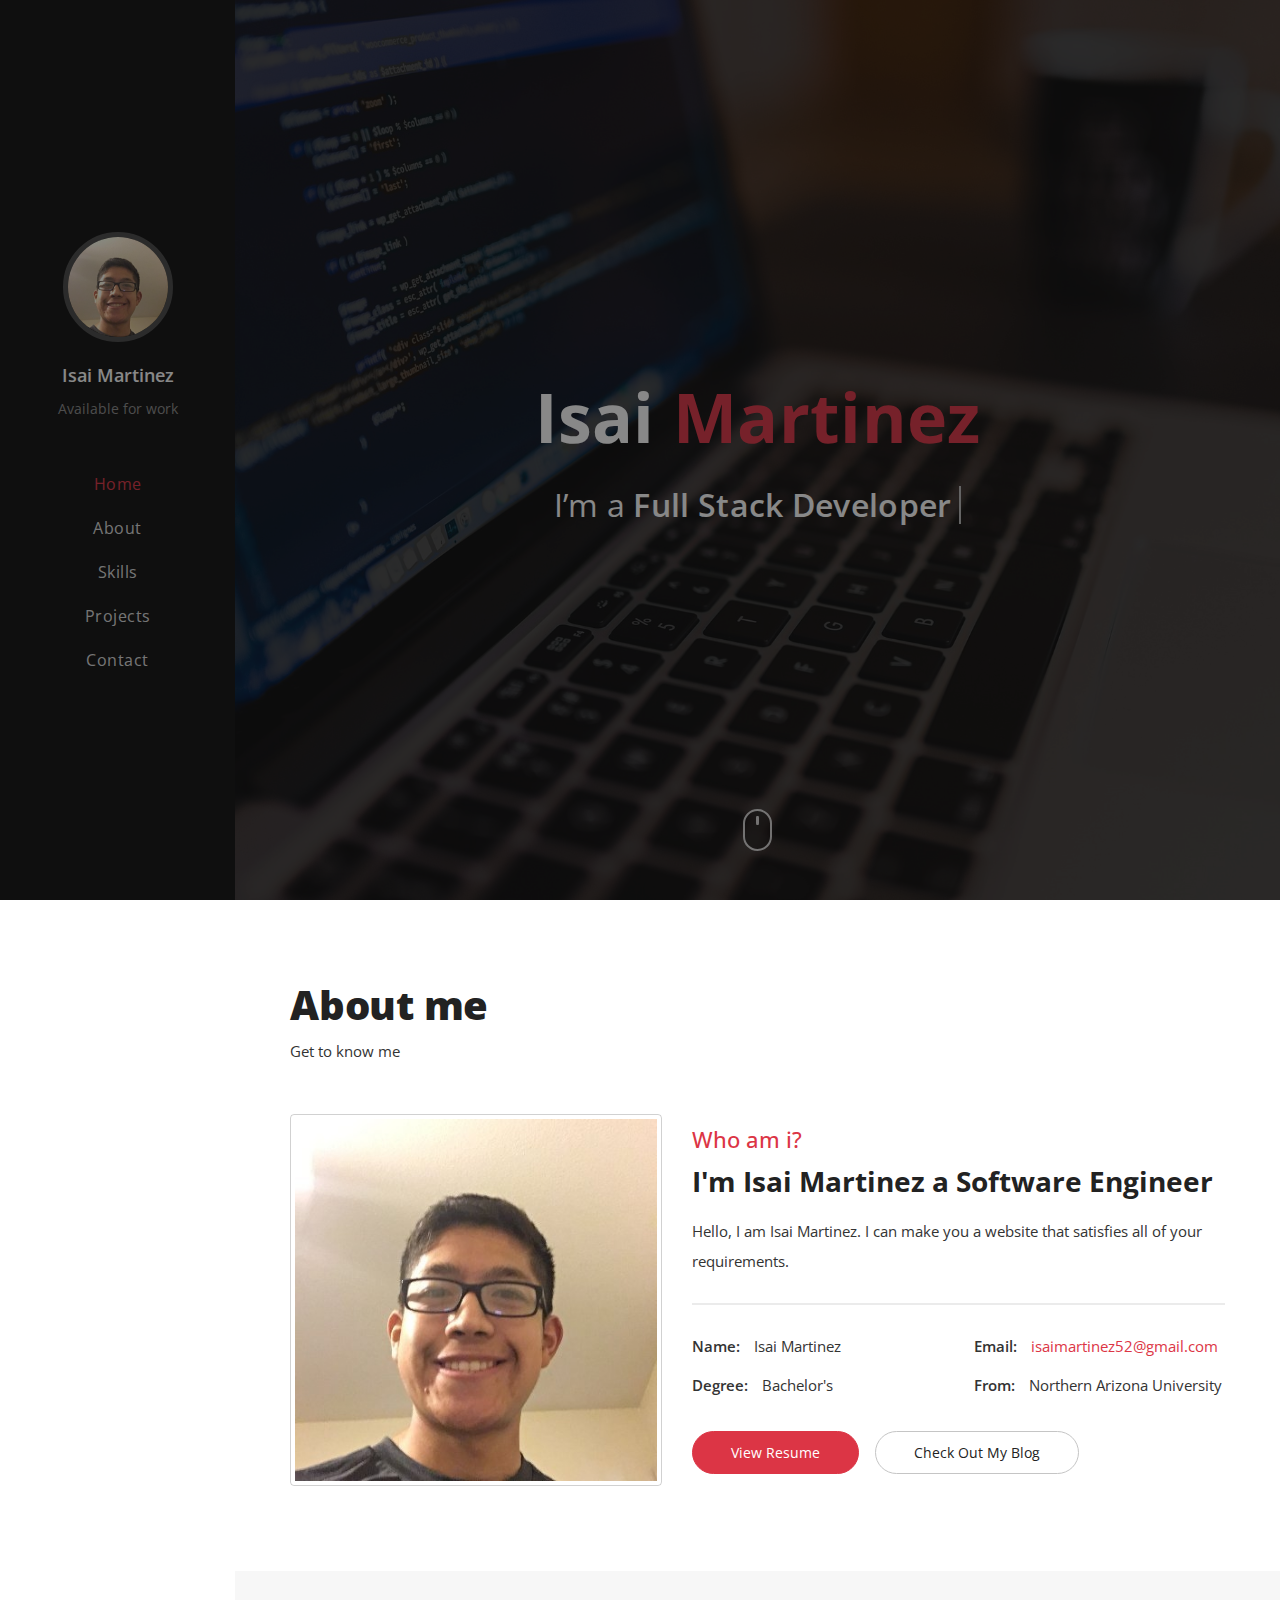
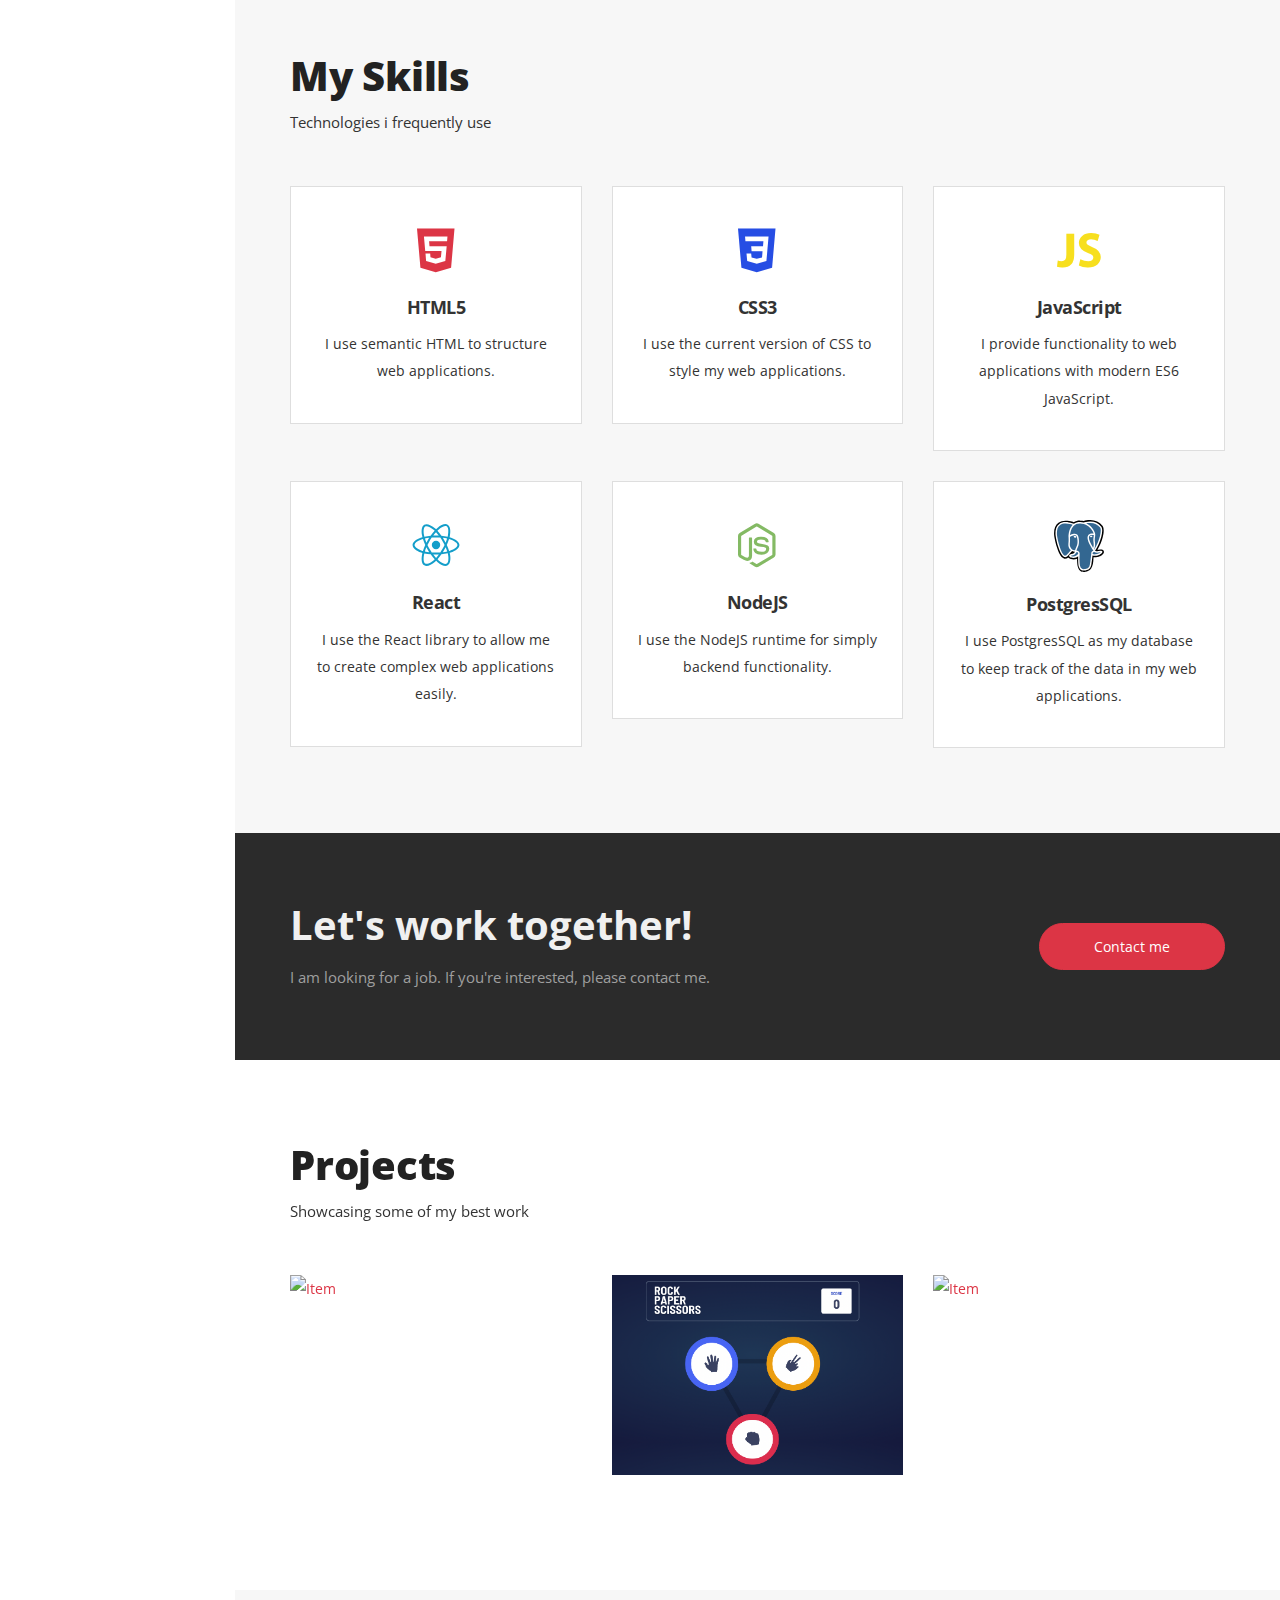
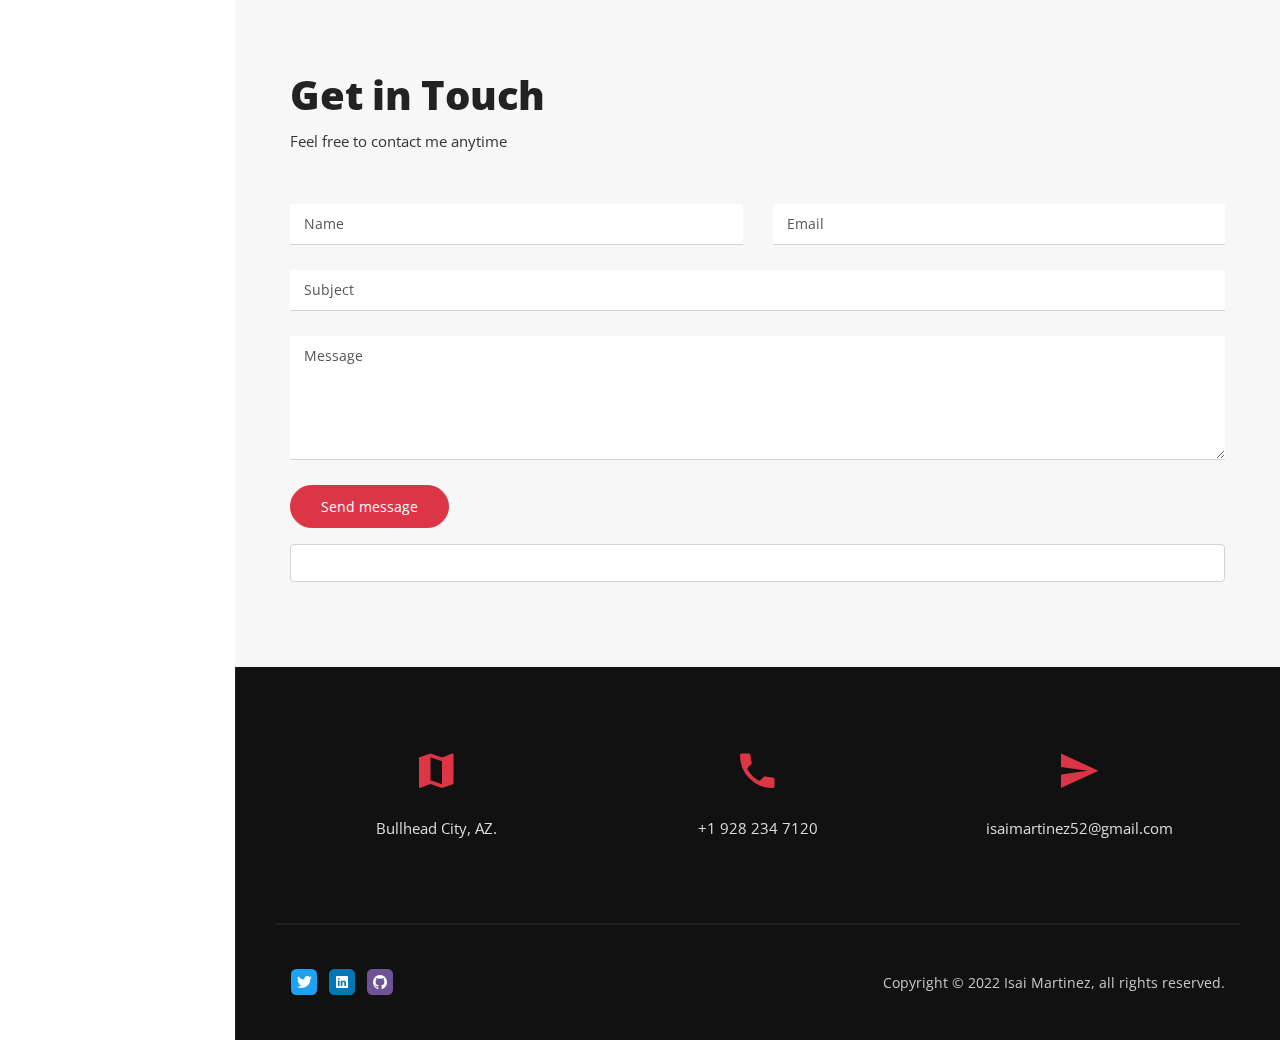
==== template/index.html @ d4fed631 "first commit" ====
<!DOCTYPE html>
<html lang="zxx">
  <head>
    <!-- Required meta tags-->
    <meta charset="utf-8" />
    <!-- Title-->
    <title>Isai Martinez</title>
    <!-- Description-->
    <meta
      name="description"
      content=" Personal Portfolio / Resume / CV / vCard Template"
    />
    <meta
      name="viewport"
      content="width=device-width, initial-scale=1, shrink-to-fit=no"
    />
    <!-- Favicons-->
    <link
      rel="apple-touch-icon"
      sizes="180x180"
      href="img/favicons/apple-touch-icon.png"
    />
    <link rel="icon" type="image/png" sizes="32x32" href="img/logo.png" />
    <link rel="icon" type="image/png" sizes="16x16" href="img/logo.png" />
    <!-- Web fonts-->
    <link
      href="https://fonts.googleapis.com/css?family=Open+Sans:300,300i,400,400i,600,600i,700,700i,800,800i"
      rel="stylesheet"
    />
    <!-- CSS vendors-->
    <link rel="stylesheet" href="css/bootstrap-custom.css" />
    <link rel="stylesheet" href="css/ionicons.min.css" />
    <link rel="stylesheet" href="css/owl.carousel.min.css" />
    <link rel="stylesheet" href="css/owl.theme.default.min.css" />
    <link rel="stylesheet" href="css/simplebar.min.css" />
    <link rel="stylesheet" href="css/jquery.mb.YTPlayer.min.css" />
    <!-- Main CSS-->
    <link rel="stylesheet" href="css/main.css" />
    <!-- CSS Color scheme-->
    <link id="color-scheme" rel="stylesheet" href="css/colors/main-red.css" />
    <!-- Custom CSS (Add your custom CSS styles to this file)-->
    <link rel="stylesheet" href="css/custom.css" />
  </head>

  <body>
    <!-- Preloader-->
    <div class="preloader">
      <div class="preloader-block">
        <div class="preloader-icon">
          <span class="loading-dot loading-dot-1"></span
          ><span class="loading-dot loading-dot-2"></span
          ><span class="loading-dot loading-dot-3"></span>
        </div>
      </div>
    </div>
    <div class="main-wrapper">
      <!-- Sidebar-->
      <header>
        <nav class="navbar d-md-block d-lg-none fixed-top mobile-navbar">
          <button
            class="navbar-toggler mr-auto"
            type="button"
            data-toggle="collapse"
            data-target="#mobileNavbarSupportedContent"
            aria-controls="mobileNavbarSupportedContent"
            aria-expanded="false"
            aria-label="Toggle navigation"
          >
            <span class="nav-btn">Menu</span>
          </button>
          <div
            class="collapse navbar-collapse order-1"
            id="mobileNavbarSupportedContent"
          >
            <ul class="navbar-nav mr-auto"></ul>
          </div>
        </nav>
        <nav class="sidebar" data-simplebar>
          <div class="sidebar-header">
            <a href="#home" data-scroll
              ><img
                class="img-fluid sidebar-avatar"
                src="img/profile-image.jpg"
                alt="Profile avatar" /></a
            ><span class="sidebar-name">Isai Martinez</span>
            <p class="sidebar-status">Available for work</p>
          </div>
          <div class="sidebar-menu">
            <ul class="list-unstyled list-menu">
              <li>
                <a class="nav-link" href="#home-area" data-scroll>Home</a>
              </li>
              <li>
                <a class="nav-link" href="#about-area" data-scroll>About</a>
              </li>
              <li>
                <a class="nav-link" href="#skills-area" data-scroll>Skills</a>
              </li>
              <li>
                <a class="nav-link" href="#portfolio-area" data-scroll
                  >Projects</a
                >
              </li>
              <li>
                <a class="nav-link" href="#contact-area" data-scroll>Contact</a>
              </li>
            </ul>
          </div>
        </nav>
      </header>
      <div class="sections-wrapper">
        <!-- Sections-->
        <!-- Home-->
        <section
          class="home-area element-cover-bg"
          id="home-area"
          style="background-image: url(img/coding.jpg)"
        >
          <div class="container h-100">
            <div class="row h-100 align-items-center justify-content-center">
              <div class="col-12 col-lg-8 home-content text-center">
                <h1 class="home-name">Isai <span>Martinez</span></h1>
                <h4 class="cd-headline clip home-headline">
                  I’m a
                  <span class="cd-words-wrapper single-headline"
                    ><b class="is-visible">Full Stack Developer</b
                    ><b>Software Engineer</b><b>Web Developer</b></span
                  >
                  <!-- <span class="cd-words-wrapper single-headline"
                    ><b class="is-visible">Frontend Developer</b
                    ><b>Software Engineer</b><b>Web Developer</b></span
                  > -->
                </h4>
              </div>
              <a href="#about-area" data-scroll>
                <div class="home-mouse">
                  <div class="mouse-shape">
                    <div class="mouse-wheel"></div>
                  </div>
                </div>
              </a>
            </div>
          </div>
        </section>
        <!-- About-->
        <section class="single-section about-area" id="about-area">
          <div class="container">
            <div class="row">
              <div class="col-12">
                <div class="section-heading">
                  <h2 class="section-title">About me</h2>
                  <p class="section-description">Get to know me</p>
                </div>
              </div>
            </div>
            <div class="row align-items-center">
              <!-- Picture part-->
              <div class="col-12 col-lg-5 about-img">
                <img
                  class="img-fluid img-thumbnail"
                  src="img/profile-image.jpg"
                  alt="About Picture"
                />
              </div>
              <!-- Content part-->
              <div class="col-12 col-lg-7 about-content">
                <div class="content-block">
                  <h2 class="content-subtitle">Who am i?</h2>
                  <h6 class="content-title">
                    I'm Isai Martinez a Software Engineer
                  </h6>
                  <div class="content-description">
                    <p>
                      Hello, I am Isai Martinez. I can make you a website that
                      satisfies all of your requirements.
                    </p>
                  </div>
                  <address class="content-info">
                    <div class="row">
                      <div class="col-12 col-md-6 single-info">
                        <span>Name:</span>
                        <p>Isai Martinez</p>
                      </div>
                      <div class="col-12 col-md-6 single-info">
                        <span>Email:</span>
                        <p>
                          <a href="mailto:isaimartinez52@gmail.com"
                            >isaimartinez52@gmail.com</a
                          >
                        </p>
                      </div>
                    </div>
                    <div class="row">
                      <div class="col-12 col-md-6 single-info">
                        <span>Degree:</span>
                        <p>Bachelor's</p>
                      </div>
                      <div class="col-12 col-md-6 single-info">
                        <span>From:</span>
                        <p>Northern Arizona University</p>
                      </div>
                    </div>
                  </address>
                  <a
                    class="btn content-download button-main button-scheme"
                    href="https://drive.google.com/file/d/1888UA7KplLCTw-ZYgta-8H8SElCvPF4q/view?usp=sharing"
                    role="button"
                    >View Resume</a
                  ><a
                    class="btn content-work button-main"
                    data-scroll=""
                    href="https://isaislearningspot.hashnode.dev/"
                    role="button"
                    >Check Out My Blog</a
                  >
                </div>
              </div>
            </div>
          </div>
        </section>
        <!-- Services-->
        <section class="single-section alt-bg services-area" id="skills-area">
          <div class="container">
            <div class="row">
              <div class="col-12">
                <div class="section-heading">
                  <h2 class="section-title">My Skills</h2>
                  <p class="section-description">
                    Technologies i frequently use
                  </p>
                </div>
              </div>
            </div>
            <div class="row">
              <!-- Single service-->
              <div class="col-12 col-md-6 col-lg-4">
                <div class="single-service">
                  <i class="icon service-icon ion-logo-html5"></i>
                  <h6 class="service-title">HTML5</h6>
                  <p class="service-description">
                    I use semantic HTML to structure web applications.
                  </p>
                </div>
              </div>
              <!-- Single service-->
              <div class="col-12 col-md-6 col-lg-4">
                <div class="single-service">
                  <i
                    style="color: #264de4"
                    class="icon service-icon ion-logo-css3"
                  ></i>
                  <h6 class="service-title">CSS3</h6>
                  <p class="service-description">
                    I use the current version of CSS to style my web
                    applications.
                  </p>
                </div>
              </div>
              <!-- Single service-->
              <div class="col-12 col-md-6 col-lg-4">
                <div class="single-service">
                  <i
                    style="color: #f7df1e"
                    class="icon service-icon ion-logo-javascript"
                  ></i>
                  <h6 class="service-title">JavaScript</h6>
                  <p class="service-description">
                    I provide functionality to web applications with modern ES6
                    JavaScript.
                  </p>
                </div>
              </div>
              <!-- Single service-->
              <div class="col-12 col-md-6 col-lg-4">
                <div class="single-service mb-lg-0">
                  <img
                    src="img/logo-react.svg"
                    alt="react"
                    style="width: 50px"
                    class="icon service-icon"
                  />
                  <h6 class="service-title">React</h6>
                  <p class="service-description">
                    I use the React library to allow me to create complex web
                    applications easily.
                  </p>
                </div>
              </div>
              <!-- Single service-->
              <div class="col-12 col-md-6 col-lg-4">
                <div class="single-service mb-md-0">
                  <i
                    style="color: #84ba64"
                    class="icon service-icon ion-logo-nodejs"
                  ></i>
                  <h6 class="service-title">NodeJS</h6>
                  <p class="service-description">
                    I use the NodeJS runtime for simply backend functionality.
                  </p>
                </div>
              </div>
              <!-- Single service-->
              <div class="col-12 col-md-6 col-lg-4">
                <div class="single-service mb-0">
                  <img
                    src="img/postgresql.svg"
                    alt="react"
                    style="width: 50px"
                    class="iccon service-icon"
                  />
                  <h6 class="service-title">PostgresSQL</h6>
                  <p class="service-description">
                    I use PostgresSQL as my database to keep track of the data
                    in my web applications.
                  </p>
                </div>
              </div>
            </div>
          </div>
        </section>
        <!-- Hire-->
        <section
          class="single-section element-cover-bg hire-area"
          id="hire-area"
          style="background-image: url(img/hire.jpg)"
        >
          <div class="container">
            <div class="row row-custom">
              <div class="col-12 col-md-8 content-part">
                <h1 class="hire-title">Let's work together!</h1>
                <p class="hire-description">
                  I am looking for a job. If you're interested, please contact
                  me.
                </p>
              </div>
              <div class="col-12 col-md-4 button-part">
                <a
                  class="btn hire-btn button-main button-scheme"
                  data-scroll=""
                  href="#contact-area"
                  role="button"
                  >Contact me</a
                >
              </div>
            </div>
          </div>
        </section>
        <!-- Projects-->
        <section class="single-section portfolio-area" id="portfolio-area">
          <div class="container">
            <div class="row">
              <div class="col-12">
                <div class="section-heading">
                  <h2 class="section-title">Projects</h2>
                  <p class="section-description">
                    Showcasing some of my best work
                  </p>
                </div>
              </div>
            </div>

            <!-- Thumbnail list-->
            <div class="portfolio-grid row">
              <!-- Single item-->
              <div class="single-item col-6 col-lg-4 design">
                <a class="portfolio-item" href="#item-1">
                  <div class="portfolio-wrapper">
                    <img
                      class="img-fluid"
                      alt="Item"
                      src="img/project-1/p-1-1.png"
                    />
                    <div class="item-content">
                      <h6 class="content-title">Cuisine Restaurant</h6>
                      <span class="content-more">More Info</span>
                    </div>
                  </div>
                </a>
              </div>
              <!-- Single item-->
              <div class="single-item col-6 col-lg-4 photos">
                <a class="portfolio-item" href="#item-2">
                  <div class="portfolio-wrapper">
                    <img
                      class="img-fluid"
                      alt="Item"
                      src="img/project-2/p-2-1.png"
                    />
                    <div class="item-content">
                      <h6 class="content-title">Rock Paper Scissors</h6>
                      <span class="content-more">More Info</span>
                    </div>
                  </div>
                </a>
              </div>
              <!-- Single item-->
              <div class="single-item col-6 col-lg-4 design">
                <a class="portfolio-item" href="#item-3">
                  <div class="portfolio-wrapper">
                    <img
                      class="img-fluid"
                      alt="Item"
                      src="img/project-3/p-3-1.png"
                    />
                    <div class="item-content">
                      <h6 class="content-title">Hair Salon</h6>
                      <span class="content-more">More Info</span>
                    </div>
                  </div>
                </a>
              </div>
            </div>
          </div>
          <!-- Single lightbox-->
          <div class="lightbox-wrapper" id="item-1">
            <div class="f-basis-100">
              <div
                class="lightbox-close"
                data-modal-close=""
                style="margin-right: 0px"
              >
                <span class="close-btn"><span class="btn-line"></span></span>
              </div>
            </div>
            <div class="container">
              <div class="row">
                <div class="col-12 col-lg-5">
                  <div class="lightbox-gallery owl-carousel owl-theme">
                    <img
                      class="img-fluid item-img"
                      alt="Item"
                      src="img/project-1/p-1-1.png"
                    /><img
                      class="img-fluid item-img"
                      alt="Item"
                      src="img/project-1/p-1-2.png"
                    /><img
                      class="img-fluid item-img"
                      alt="Item"
                      src="img/project-1/p-1-3.png"
                    />
                  </div>
                </div>
                <div class="col-12 col-lg-7">
                  <div class="lightbox-content">
                    <h3 class="content-title">Cuisine Restaurant</h3>
                    <div class="content-description">
                      <p>
                        Restaurant website that displays some of the menu items
                        that this restaurant offers, it lays out some background
                        images in a clean way.
                      </p>
                      <p>
                        This site is also responsive meaning that it also works
                        and looks great on a mobile or tablet device.
                      </p>
                    </div>
                    <ul class="list-inline content-info">
                      <li class="list-inline-item single-info">
                        <span>Date:</span>
                        <p>20 March, 2022</p>
                      </li>
                      <li class="list-inline-item single-info">
                        <span>Technologies:</span>
                        <p>HTML5, CSS, JS</p>
                      </li>
                    </ul>
                    <a
                      class="btn content-btn button-main button-scheme"
                      href="https://im8065.github.io/cuisine-restaurant/"
                      role="button"
                      >Visit Project</a
                    >

                    <a
                      class="btn content-work button-main"
                      href="https://github.com/IM8065/cuisine-restaurant"
                      role="button"
                      >Visit Github</a
                    >
                  </div>
                </div>
              </div>
            </div>
          </div>
          <div class="lightbox-wrapper" id="item-2">
            <div class="f-basis-100">
              <div
                class="lightbox-close"
                data-modal-close=""
                style="margin-right: 0px"
              >
                <span class="close-btn"><span class="btn-line"></span></span>
              </div>
            </div>
            <div class="container">
              <div class="row">
                <div class="col-12 col-lg-5">
                  <div class="lightbox-gallery owl-carousel owl-theme">
                    <img
                      class="img-fluid item-img"
                      alt="Item"
                      src="img/project-2/p-2-1.png"
                    /><img
                      class="img-fluid item-img"
                      alt="Item"
                      src="img/project-2/p-2-2.png"
                    /><img
                      class="img-fluid item-img"
                      alt="Item"
                      src="img/project-2/p-2-3.png"
                    />
                  </div>
                </div>
                <div class="col-12 col-lg-7">
                  <div class="lightbox-content">
                    <h3 class="content-title">Rock Paper Scissors</h3>
                    <div class="content-description">
                      <p>
                        Fun game which implements the functionality of the
                        classic rock paper scissors game, play against the
                        computer and try to beat them. This game keeps track of
                        your score and also has a reminder of the rules of the
                        game in case you need it.
                      </p>
                      <p>
                        This site is also implemented to look good on any mobile
                        device, so you don't have to switch devices to enjoy the
                        game.
                      </p>
                    </div>
                    <ul class="list-inline content-info">
                      <li class="list-inline-item single-info">
                        <span>Date:</span>
                        <p>20 March, 2022</p>
                      </li>
                      <li class="list-inline-item single-info">
                        <span>Technologies:</span>
                        <p>HTML5, CSS, JS</p>
                      </li>
                    </ul>
                    <a
                      class="btn content-btn button-main button-scheme"
                      href="https://im8065.github.io/rock-paper-scissors/"
                      role="button"
                      >Visit Project</a
                    >

                    <a
                      class="btn content-work button-main"
                      href="https://github.com/IM8065/rock-paper-scissors"
                      role="button"
                      >Visit Github</a
                    >
                  </div>
                </div>
              </div>
            </div>
          </div>

          <div class="lightbox-wrapper" id="item-3">
            <div class="f-basis-100">
              <div
                class="lightbox-close"
                data-modal-close=""
                style="margin-right: 0px"
              >
                <span class="close-btn"><span class="btn-line"></span></span>
              </div>
            </div>

            <div class="container">
              <div class="row">
                <div class="col-12 col-lg-5">
                  <div class="lightbox-gallery owl-carousel owl-theme">
                    <img
                      class="img-fluid item-img"
                      alt="Item"
                      src="img/project-3/p-3-1.png"
                    /><img
                      class="img-fluid item-img"
                      alt="Item"
                      src="img/project-3/p-3-2.png"
                    /><img
                      class="img-fluid item-img"
                      alt="Item"
                      src="img/project-3/p-3-3.png"
                    />
                  </div>
                </div>
                <div class="col-12 col-lg-7">
                  <div class="lightbox-content">
                    <h3 class="content-title">Hair Salon</h3>
                    <div class="content-description">
                      <p>
                        Sample hair salon website that has nice images of the
                        hair salon setup. It displays the different services
                        that the salon offers, to really reel the customers in.
                      </p>
                      <p>
                        Once again, this website keeps in mind responsiveness to
                        work on any device.
                      </p>
                    </div>
                    <ul class="list-inline content-info">
                      <li class="list-inline-item single-info">
                        <span>Date:</span>
                        <p>20 March, 2022</p>
                      </li>
                      <li class="list-inline-item single-info">
                        <span>Technologies:</span>
                        <p>HTML5, CSS, JS</p>
                      </li>
                    </ul>
                    <a
                      class="btn content-btn button-main button-scheme"
                      href="https://im8065.github.io/hair-salon/"
                      role="button"
                      >Visit Project</a
                    >

                    <a
                      class="btn content-work button-main"
                      href="https://github.com/IM8065/hair-salon"
                      role="button"
                      >Visit Github</a
                    >
                  </div>
                </div>
              </div>
            </div>
          </div>
        </section>

        <!-- Contact-->
        <section class="single-section contact-area alt-bg" id="contact-area">
          <div class="container">
            <div class="row">
              <div class="col-12">
                <div class="section-heading">
                  <h2 class="section-title">Get in Touch</h2>
                  <p class="section-description">
                    Feel free to contact me anytime
                  </p>
                </div>
              </div>
            </div>
            <div class="row">
              <!-- Contact form-->
              <div class="col-12">
                <form
                  class="contact-form"
                  id="contact-form"
                  action="POST"
                  method="post"
                  data-netlify="true"
                  data-netlify-recaptcha="true"
                >
                  <div class="row">
                    <div class="col-12 col-md-6 form-group">
                      <input
                        class="form-control"
                        id="contact-name"
                        type="text"
                        name="name"
                        placeholder="Name"
                        required=""
                      />
                    </div>
                    <div class="col-12 col-md-6 form-group">
                      <input
                        class="form-control"
                        id="contact-email"
                        type="email"
                        name="email"
                        placeholder="Email"
                        required=""
                      />
                    </div>
                    <div class="col-12 form-group">
                      <input
                        class="form-control"
                        id="contact-subject"
                        type="text"
                        name="subject"
                        placeholder="Subject"
                        required=""
                      />
                    </div>
                    <div class="col-12 form-group form-message">
                      <textarea
                        class="form-control"
                        id="contact-message"
                        name="message"
                        placeholder="Message"
                        rows="5"
                        required=""
                      ></textarea>
                    </div>
                    <div class="col-12 form-submit">
                      <button
                        class="btn button-main button-scheme"
                        id="contact-submit"
                        type="submit"
                      >
                        Send message
                      </button>
                      <div
                        class="form-control mt-3"
                        data-netlify-recaptcha="true"
                      ></div>
                      <p class="contact-feedback"></p>
                    </div>
                  </div>
                </form>
              </div>
            </div>
          </div>
        </section>
        <!-- Footer-->
        <footer class="footer-area single-section">
          <div class="container">
            <div class="row contact-info">
              <div class="col-12 col-sm-4">
                <div class="single-info">
                  <i class="info-icon icon ion-md-map"></i>
                  <p class="info-content">
                    <a
                      href="https://goo.gl/maps/2YAGiugG47VAS17g7"
                      target="_blank"
                      >Bullhead City, AZ.</a
                    >
                  </p>
                </div>
              </div>
              <div class="col-12 col-sm-4">
                <div class="single-info">
                  <i class="info-icon icon ion-md-call"></i>
                  <p class="info-content">
                    <a href="tel:+19282347120">+1 928 234 7120</a>
                  </p>
                </div>
              </div>
              <div class="col-12 col-sm-4">
                <div class="single-info">
                  <i class="info-icon icon ion-md-send"></i>
                  <p class="info-content">
                    <a href="mailto:isaimartinez52@gmail.com"
                      >isaimartinez52@gmail.com</a
                    >
                  </p>
                </div>
              </div>
            </div>
            <div class="row mini-footer">
              <div class="social-medias col-12 col-lg-5">
                <a
                  class="twitter"
                  target="_blank"
                  href="https://twitter.com/wapoisai"
                  ><i class="icon ion-logo-twitter"></i></a
                ><a
                  class="linkedin"
                  target="_blank"
                  href="https://www.linkedin.com/in/isai-martinez-0139281b7/"
                  ><i class="icon ion-logo-linkedin"></i></a
                ><a
                  class="github"
                  target="_blank"
                  href="https://github.com/IM8065"
                  ><i class="icon ion-logo-github"></i
                ></a>
              </div>
              <p class="copyright-notice col-12 col-lg-7">
                Copyright © 2022 Isai Martinez, all rights reserved.
              </p>
            </div>
          </div>
        </footer>
      </div>
    </div>
    <!-- Scripts-->
    <script src="js/jquery.min.js"></script>
    <script src="js/bootstrap.bundle.min.js"></script>
    <script src="js/isotope.pkgd.min.js"></script>
    <script src="js/animatedModal.js"></script>
    <script src="js/owl.carousel.min.js"></script>
    <script src="js/simplebar.min.js"></script>
    <script src="js/jquery.mb.YTPlayer.min.js"></script>
    <script src="js/particles.js"></script>
    <script src="js/main.js"></script>
    <!-- Custom JS (Add your custom JS scripts to this file)-->
    <script src="js/custom.js"></script>
  </body>
</html>
---- template/css/simplebar.min.css ----
[data-simplebar]{position:relative;flex-direction:column;flex-wrap:wrap;justify-content:flex-start;align-content:flex-start;align-items:flex-start}.simplebar-wrapper{overflow:hidden;width:inherit;height:inherit;max-width:inherit;max-height:inherit}.simplebar-mask{direction:inherit;position:absolute;overflow:hidden;padding:0;margin:0;left:0;top:0;bottom:0;right:0;width:auto!important;height:auto!important;z-index:0}.simplebar-offset{direction:inherit!important;box-sizing:inherit!important;resize:none!important;position:absolute;top:0;left:0;bottom:0;right:0;padding:0;margin:0;-webkit-overflow-scrolling:touch}.simplebar-content-wrapper{direction:inherit;box-sizing:border-box!important;position:relative;display:block;height:100%;width:auto;visibility:visible;overflow:auto;max-width:100%;max-height:100%}.simplebar-content:after,.simplebar-content:before{content:' ';display:table}.simplebar-placeholder{max-height:100%;max-width:100%;width:100%;pointer-events:none}.simplebar-height-auto-observer-wrapper{box-sizing:inherit!important;height:100%;width:100%;max-width:1px;position:relative;float:left;max-height:1px;overflow:hidden;z-index:-1;padding:0;margin:0;pointer-events:none;flex-grow:inherit;flex-shrink:0;flex-basis:0}.simplebar-height-auto-observer{box-sizing:inherit;display:block;opacity:0;position:absolute;top:0;left:0;height:1000%;width:1000%;min-height:1px;min-width:1px;overflow:hidden;pointer-events:none;z-index:-1}.simplebar-track{z-index:1;position:absolute;right:0;bottom:0;pointer-events:none;overflow:hidden}[data-simplebar].simplebar-dragging .simplebar-track{pointer-events:all}.simplebar-scrollbar{position:absolute;right:2px;width:7px;min-height:10px}.simplebar-scrollbar:before{position:absolute;content:'';background:#000;border-radius:7px;left:0;right:0;opacity:0;transition:opacity .2s linear}.simplebar-track .simplebar-scrollbar.simplebar-visible:before{opacity:.5;transition:opacity 0s linear}.simplebar-track.simplebar-vertical{top:0;width:11px}.simplebar-track.simplebar-vertical .simplebar-scrollbar:before{top:2px;bottom:2px}.simplebar-track.simplebar-horizontal{left:0;height:11px}.simplebar-track.simplebar-horizontal .simplebar-scrollbar:before{height:100%;left:2px;right:2px}.simplebar-track.simplebar-horizontal .simplebar-scrollbar{right:auto;left:0;top:2px;height:7px;min-height:0;min-width:10px;width:auto}[data-simplebar-direction=rtl] .simplebar-track.simplebar-vertical{right:auto;left:0}.hs-dummy-scrollbar-size{direction:rtl;position:fixed;opacity:0;visibility:hidden;height:500px;width:500px;overflow-y:hidden;overflow-x:scroll}
---- template/css/main.css ----
/*!
  * Item: CodeX
  * Description:  Personal Portfolio / Resume / CV / vCard Template
  * Author/Developer: Exill
  * Author/Developer URL: https://themeforest.net/user/exill
  * Version: v1.0.0
  * License: Themeforest Standard Licenses: https://themeforest.net/licenses
  */

/*----------- Table of Contents -----------*/
/**
 * Globals
 * Preloader
 * Sidebar
 * Home
 * About
 * Services
 * Hire
 * Portfolio
 * Testimonials
 * Blog
 * Contact
 * Footer
 */
/*----------- Globals -----------*/
/* Disable outline */
:focus {
  outline: none;
}

::-moz-focus-inner {
  border: 0;
}

/* Body */
body {
  background-color: #fff;
  color: #333;
  font-family: "Open Sans", sans-serif;
  font-size: 14px;
  font-weight: 400;
  line-height: 1.95;
  position: relative;
}

/* Typography */
i.icon {
  line-height: 100%;
}

h1,
h2,
h3,
h4,
h5,
h6,
.h1,
.h2,
.h3,
.h4,
.h5,
.h6 {
  color: #222;
}

b {
  font-weight: bold;
}

/* Other elements */
a {
  transition: all 0.15s ease-in-out;
}

a:hover,
a:focus {
  text-decoration: none;
}

hr {
  border-top: 3px solid #e6e6e6;
  margin: 0;
}

.anchor-basic {
  color: #222;
}

.anchor-basic:hover,
.anchor-basic:focus {
  color: black;
}

/* Buttons */
.button-main {
  background-color: #fff;
  border: 1px solid #c5c5c5;
  border-radius: 30px;
  color: #222;
  font-size: 14px;
  padding: 10px 38px;
}

.button-main:focus {
  background-color: #bfbfbf;
  border: 1px solid #c5c5c5;
  box-shadow: none;
}

.button-main.button-scheme {
  color: #fff;
}

/* Section, title & description styles */
.single-section {
  background-color: #fff;
  padding: 85px 40px;
}

.single-section.alt-bg {
  background-color: #f7f7f7;
}

.single-section .section-heading {
  margin-bottom: 48px;
  text-align: left;
}

.single-section .section-heading > .section-title {
  display: inline-block;
  font-size: 40px;
  font-weight: 800;
  letter-spacing: -0.25px;
  line-height: 100%;
  margin-bottom: 12px;
  position: relative;
  z-index: 9;
}

.single-section .section-heading > .section-description {
  font-size: 15px;
}

.single-section .section-heading.heading-center {
  text-align: center;
}

.single-section.element-cover-bg .section-heading > .section-title,
.single-section.element-cover-bg .section-heading > .section-description {
  color: #fff;
}

@media (max-width: 767.98px) {
  .single-section .section-heading > .section-description {
    font-size: 14px;
  }
}

@media (max-width: 575.98px) {
  .single-section {
    padding: 65px 15px;
  }

  .single-section .section-heading > .section-title {
    font-size: 34px;
  }
}

/* Overlay background */
.element-cover-bg {
  background-position: 50% 0;
  background-repeat: no-repeat;
  background-size: cover;
  position: relative;
}

.element-cover-bg:before {
  content: "";
  height: 100%;
  left: 0;
  position: absolute;
  top: 0;
  width: 100%;
}

/* Animations */
@-webkit-keyframes fadeIn {
  from {
    opacity: 0;
  }

  to {
    opacity: 1;
  }
}

@keyframes fadeIn {
  from {
    opacity: 0;
  }

  to {
    opacity: 1;
  }
}

.fadeIn {
  -webkit-animation-name: fadeIn;
  animation-name: fadeIn;
}

@-webkit-keyframes fadeOut {
  from {
    opacity: 1;
  }

  to {
    opacity: 0;
  }
}

@keyframes fadeOut {
  from {
    opacity: 1;
  }

  to {
    opacity: 0;
  }
}

.fadeOut {
  -webkit-animation-name: fadeOut;
  animation-name: fadeOut;
}

/* General styles */
.f-basis-100 {
  -ms-flex-preferred-size: 100%;
  flex-basis: 100%;
}

.owl-theme .owl-dots .owl-dot {
  outline: 0;
}

/* Sidebar & Main Wrapper styles */
.main-wrapper .sidebar {
  height: 100%;
  left: 0;
  position: fixed;
  top: 0;
  width: 235px;
  z-index: 999;
}

.main-wrapper .sections-wrapper {
  padding-left: 235px;
  position: relative;
}

@media (max-width: 991.98px) {
  .main-wrapper .sidebar {
    left: -235px;
  }

  .main-wrapper .sections-wrapper {
    padding-left: 0;
  }
}

/*----------- Preloader -----------*/
.preloader {
  background-color: #0e0e0e;
  height: 100%;
  position: fixed;
  top: 0;
  width: 100%;
  z-index: 99999;
}

.preloader .preloader-block {
  -webkit-transform: translate(50%, 50%);
  bottom: 50%;
  position: fixed;
  right: 50%;
  transform: translate(50%, 50%);
  z-index: 3000;
}

.preloader .preloader-block .preloader-icon .loading-dot {
  background-color: #fff;
  border-radius: 50%;
  display: inline-block;
  height: 13px;
  width: 13px;
}

.preloader .preloader-block .preloader-icon .loading-dot.loading-dot-1 {
  -webkit-animation: 1.2s grow ease-in-out infinite;
  animation: 1.2s grow ease-in-out infinite;
}

.preloader .preloader-block .preloader-icon .loading-dot.loading-dot-2 {
  -webkit-animation: 1.2s grow ease-in-out infinite 0.15555s;
  animation: 1.2s grow ease-in-out infinite 0.15555s;
  margin: 0 14px;
}

.preloader .preloader-block .preloader-icon .loading-dot.loading-dot-3 {
  -webkit-animation: 1.2s grow ease-in-out infinite 0.3s;
  animation: 1.2s grow ease-in-out infinite 0.3s;
}

@-webkit-keyframes grow {
  0%,
  40%,
  100% {
    -webkit-transform: scale(0);
    transform: scale(0);
  }

  40% {
    -webkit-transform: scale(1);
    transform: scale(1);
  }
}

@keyframes grow {
  0%,
  40%,
  100% {
    -webkit-transform: scale(0);
    transform: scale(0);
  }

  40% {
    -webkit-transform: scale(1);
    transform: scale(1);
  }
}

/*----------- Sidebar -----------*/
.sidebar {
  background-color: #111;
}

.sidebar .sidebar-header {
  padding-bottom: 60px;
  padding-top: 24px;
  text-align: center;
}

.sidebar .sidebar-header .sidebar-avatar {
  border: 5px solid #484848;
  border-radius: 50%;
  margin-bottom: 16px;
  width: 110px;
}

.sidebar .sidebar-header .sidebar-name {
  color: #fff;
  display: block;
  font-size: 18px;
  font-weight: 600;
  margin-bottom: 8px;
}

.sidebar .sidebar-header .sidebar-status {
  color: #8a8a8a;
  display: block;
  line-height: 100%;
  margin-bottom: 0;
  margin-top: 9px;
}

.sidebar .sidebar-menu {
  padding-bottom: 24px;
}

.sidebar .sidebar-menu .list-menu {
  margin-bottom: 0;
  text-align: center;
}

.sidebar .sidebar-menu .list-menu li {
  line-height: 100%;
}

.sidebar .sidebar-menu .list-menu li:not(:last-child) {
  margin-bottom: 28px;
}

.sidebar .sidebar-menu .list-menu .nav-link {
  color: rgba(232, 232, 232, 0.95);
  font-size: 16px;
  letter-spacing: 0.5px;
  line-height: 100%;
  padding: 0;
}

.sidebar .simplebar-content-wrapper {
  -ms-flex-align: center;
  -ms-flex-pack: center;
  -ms-flex-wrap: wrap;
  align-items: center;
  display: -ms-flexbox;
  display: flex;
  flex-wrap: wrap;
  justify-content: center;
}

.sidebar .simplebar-track .simplebar-scrollbar:before {
  background: #fff;
}

.sidebar .simplebar-track .simplebar-scrollbar.simplebar-visible:before {
  opacity: 0.5;
}

.sidebar .simplebar-track.simplebar-vertical {
  width: 10px;
}

.sidebar .simplebar-track.simplebar-vertical .simplebar-scrollbar {
  height: auto;
  width: 6px;
}

.sidebar .simplebar-track.simplebar-horizontal {
  height: 10px;
}

.sidebar .simplebar-track.simplebar-horizontal .simplebar-scrollbar {
  height: 6px;
  width: auto;
}

.mobile-navbar {
  padding: 14px 26px;
}

.mobile-navbar:before {
  background-color: #222;
  content: "";
  height: 58px;
  position: absolute;
  right: 0;
  top: 0;
  width: 100%;
}

.mobile-navbar .navbar-toggler {
  background-color: #333;
  border-color: #222;
  border-radius: 3px;
  display: block;
  font-size: 14px;
  outline: none;
  padding: 4px 10px;
  position: relative;
}

.mobile-navbar .navbar-toggler .nav-btn {
  color: rgba(255, 255, 255, 0.8);
  font-size: 14px;
  font-weight: 300;
  letter-spacing: 1px;
  line-height: 20px;
}

.mobile-navbar .navbar-collapse .navbar-nav {
  background-color: #222;
  padding: 8px 20px;
  position: relative;
  top: 8px;
  width: 200px;
  z-index: 2;
}

.mobile-navbar .navbar-collapse .navbar-nav .nav-link {
  color: rgba(255, 255, 255, 0.6);
  font-size: 14px;
  font-weight: 400;
  padding: 7px 0;
}

.mobile-navbar .navbar-collapse .navbar-nav .nav-link:hover,
.mobile-navbar .navbar-collapse .navbar-nav .nav-link:focus {
  color: #fff;
}

/*----------- Home -----------*/
.home-area {
  background-position: center center;
  height: 100vh;
}

.home-area:before {
  background-color: rgba(0, 0, 0, 0.68);
}

.home-area .home-name {
  color: #fff;
  font-size: 68px;
  font-weight: 700;
  letter-spacing: 0.3px;
  margin-bottom: 29px;
}

.home-area .home-headline {
  color: #fff;
  font-size: 32px;
  font-weight: 400;
  letter-spacing: 0.3px;
  margin-bottom: 0;
}

.home-area .home-headline .single-headline {
  display: inline-block;
  position: relative;
  text-align: left;
  vertical-align: top;
}

.home-area .home-headline .single-headline::after {
  background-color: #b9b9b9;
  content: "";
  height: 100%;
  position: absolute;
  right: 0;
  top: 0;
  width: 2px;
}

.home-area .home-headline .single-headline b {
  display: inline-block;
  font-weight: 600;
  left: 0;
  opacity: 0;
  position: absolute;
  top: 0;
  white-space: nowrap;
}

.home-area .home-headline .single-headline b.is-visible {
  opacity: 1;
  position: relative;
}

.home-area .home-mouse {
  bottom: 5.5%;
  left: 0;
  margin: 0 auto;
  position: absolute;
  right: 0;
  width: 29px;
}

.home-area .home-mouse .mouse-shape {
  background-color: rgba(0, 0, 0, 0.45);
  border: 2px solid transparent;
  border-color: #fff;
  border-radius: 25px;
  box-sizing: content-box;
  height: 28px;
  opacity: 0.8;
  padding: 5px 11px;
  width: 3px;
}

.home-area .home-mouse .mouse-shape .mouse-wheel {
  -webkit-animation-duration: 1.3s;
  -webkit-animation-iteration-count: infinite;
  -webkit-animation-name: scrollDown;
  -webkit-animation-timing-function: cubic-bezier(0.15, 0.41, 0.69, 0.94);
  animation-duration: 1.3s;
  animation-iteration-count: infinite;
  animation-name: scrollDown;
  animation-timing-function: cubic-bezier(0.15, 0.41, 0.69, 0.94);
  background-color: #fff;
  border-radius: 25%;
  height: 9px;
  width: 3px;
}

@-webkit-keyframes scrollDown {
  0% {
    opacity: 0;
  }

  10% {
    -webkit-transform: translateY(0);
    opacity: 1;
    transform: translateY(0);
  }

  100% {
    -webkit-transform: translateY(15px);
    opacity: 0;
    transform: translateY(15px);
  }
}

@keyframes scrollDown {
  0% {
    opacity: 0;
  }

  10% {
    -webkit-transform: translateY(0);
    opacity: 1;
    transform: translateY(0);
  }

  100% {
    -webkit-transform: translateY(15px);
    opacity: 0;
    transform: translateY(15px);
  }
}

.home-area.video-variant #wrapper_homeVideo:before {
  background-color: rgba(0, 0, 0, 0.6);
  content: "";
  height: 100%;
  left: 0;
  position: absolute;
  top: 0;
  width: 100%;
  z-index: 1;
}

.home-area #particles-js {
  height: 100%;
  position: absolute;
  width: 100%;
}

@media (max-width: 991.98px) {
  .home-area {
    height: auto;
    margin-top: 58px;
    padding: 160px 0;
  }

  .home-area .home-name {
    font-size: 62px;
  }

  .home-area .home-headline {
    font-size: 30px;
  }

  .home-area .home-mouse {
    display: none;
  }
}

@media (max-width: 575.98px) {
  .home-area .home-name {
    font-size: 48px;
  }

  .home-area .home-headline {
    font-size: 26px;
  }
}

/*----------- About -----------*/
.about-img {
  align-self: flex-start;
}
.about-area .about-img img {
  background-color: transparent;
  border-color: rgba(0, 0, 0, 0.18);
  width: 430px;
}

.about-area .about-content .content-subtitle {
  font-size: 22px;
  margin-bottom: 8px;
}

.about-area .about-content .content-title {
  font-size: 28px;
  font-weight: 700;
  line-height: 1.5;
  margin-bottom: 15px;
}

.about-area .about-content .content-description {
  font-size: 15px;
}

.about-area .about-content .content-description p:last-child {
  border-bottom: 2px solid rgba(0, 0, 0, 0.08);
  margin-bottom: 0;
  padding-bottom: 27px;
}

.about-area .about-content .content-info {
  font-size: 15px;
  margin-bottom: 4px;
  padding: 27px 0;
}

.about-area .about-content .content-info > .row:last-child .single-info {
  margin-bottom: 0;
}

.about-area .about-content .content-info .single-info {
  margin-bottom: 10px;
}

.about-area .about-content .content-info .single-info > span {
  color: #333;
  font-weight: 600;
  margin-right: 10px;
}

.about-area .about-content .content-info .single-info > p {
  display: inline-block;
  margin-bottom: 0;
}

.about-area .about-content .content-download,
.about-area .about-content .content-work {
  margin-right: 16px;
}

@media (min-width: 992px) and (max-width: 1199.98px) {
  .about-area .about-img img {
    -o-object-fit: cover;
    height: 440px;
    object-fit: cover;
  }

  .about-area .about-content .content-subtitle {
    display: none;
  }

  .about-area .about-content .content-title {
    font-size: 22px;
  }

  .about-area .about-content .content-description {
    font-size: 14px;
  }

  .about-area .about-content .content-description p:last-child {
    padding-bottom: 20px;
  }

  .about-area .about-content .content-info {
    font-size: 14px;
    padding: 20px 0;
  }
}

@media (max-width: 991.98px) {
  .about-area .about-img img {
    -o-object-fit: cover;
    border-radius: 50%;
    display: block;
    height: 250px;
    margin: 0 auto 40px auto;
    object-fit: cover;
    width: 250px;
  }

  .about-area .about-content .content-subtitle {
    font-size: 18px;
  }

  .about-area .about-content .content-title {
    font-size: 24px;
  }

  .about-area .about-content .content-description {
    font-size: 14px;
  }

  .about-area .about-content .content-description p:last-child {
    padding-bottom: 24px;
  }

  .about-area .about-content .content-info {
    font-size: 14px;
    margin-bottom: 0;
    padding: 24px 0;
  }
}

@media (max-width: 767.98px) {
  .about-area .about-img img {
    height: 200px;
    width: 200px;
  }

  .about-area .about-content .content-info > .row:last-child .single-info {
    margin-bottom: 10px;
  }

  .about-area .about-content .content-info .single-info {
    display: block;
    margin-bottom: 10px;
    width: auto;
  }
}

@media (max-width: 575.98px) {
  .about-area {
    padding-bottom: 51px;
  }

  .about-area .about-img img {
    margin: 0 auto 32px auto;
  }

  .about-area .about-content .content-subtitle {
    font-size: 17px;
  }

  .about-area .about-content .content-title {
    font-size: 22px;
  }

  .about-area .about-content .content-download,
  .about-area .about-content .content-work {
    margin-bottom: 14px;
  }
}

/*----------- Services -----------*/
.services-area .single-service {
  background-color: #fff;
  border: 1px solid rgba(214, 214, 214, 0.8);
  margin-bottom: 30px;
  padding: 38px 24px;
  text-align: center;
  transition: all 0.15s ease-in-out;
}

.services-area .single-service .service-icon {
  display: inline-block;
  font-size: 50px;
  margin-bottom: 22px;
}

.services-area .single-service .service-title {
  color: #333;
  font-size: 18px;
  font-weight: 700;
  letter-spacing: -0.5px;
  margin-bottom: 12px;
}

.services-area .single-service .service-description {
  margin-bottom: 0;
}

/*----------- Hire -----------*/
.hire-area {
  background-attachment: fixed;
  padding-bottom: 68px;
  padding-top: 68px;
}

.hire-area:before {
  background-color: rgba(0, 0, 0, 0.83);
}

.hire-area .row-custom {
  -ms-flex-align: center;
  align-items: center;
}

.hire-area .button-part {
  -ms-flex-pack: end;
  display: -ms-flexbox;
  display: flex;
  justify-content: flex-end;
}

.hire-area .hire-title {
  color: #f0f0f0;
  font-weight: 700;
  margin-bottom: 14px;
}

.hire-area .hire-description {
  color: #9f9f9f;
  font-size: 15px;
  margin-bottom: 0;
}

.hire-area .hire-btn {
  padding: 12px 54px;
}

@media (max-width: 767.98px) {
  .hire-area .content-part {
    text-align: center;
  }

  .hire-area .button-part {
    -ms-flex-pack: center;
    justify-content: center;
  }

  .hire-area .hire-title {
    font-size: 34px;
  }

  .hire-area .hire-description {
    font-size: 14px;
    margin-bottom: 26px;
  }

  .hire-area .hire-btn {
    padding: 10px 38px;
  }
}

@media (max-width: 575.98px) {
  .hire-area .hire-title {
    margin-bottom: 18px;
  }
}

/*----------- Portfolio -----------*/
.portfolio-area .filter-control {
  margin-bottom: 14px;
}

.portfolio-area .filter-control > li {
  border-bottom: 1px solid transparent;
  color: #444;
  cursor: pointer;
  font-size: 14px;
  font-weight: 600;
  letter-spacing: 0.3px;
  position: relative;
  transition: all 0.1s ease-in-out;
}

.portfolio-area .filter-control > li:not(:last-child) {
  margin-right: 16px;
}

.portfolio-area .filter-control > li:hover:before,
.portfolio-area .filter-control > li.tab-active:before {
  bottom: 0;
  content: "";
  height: 1px;
  position: absolute;
  width: 100%;
}

.portfolio-area .portfolio-grid .portfolio-wrapper {
  -ms-flex-align: center;
  align-items: center;
  display: -ms-flexbox;
  display: flex;
  margin-bottom: 30px;
  overflow: hidden;
  position: relative;
}

.portfolio-area .portfolio-grid .portfolio-wrapper:before {
  background-color: rgba(0, 0, 0, 0.9);
  bottom: 0;
  content: "";
  height: 100%;
  opacity: 0;
  position: absolute;
  transition: all 0.15s ease-in-out;
  visibility: hidden;
  width: 100%;
  z-index: 1;
}

.portfolio-area .portfolio-grid .portfolio-wrapper > .img-fluid {
  width: 100%;
}

.portfolio-area .portfolio-grid .portfolio-wrapper .item-content {
  left: 0;
  opacity: 0;
  padding: 3px 18px;
  position: absolute;
  text-align: center;
  transition: all 0.15s ease-in-out;
  visibility: hidden;
  width: 100%;
  z-index: 2;
}

.portfolio-area
  .portfolio-grid
  .portfolio-wrapper
  .item-content
  .content-title {
  color: #fff;
  font-size: 15px;
  font-weight: 400;
  line-height: 1.8;
  margin-bottom: 10px;
}

.portfolio-area .portfolio-grid .portfolio-wrapper .item-content .content-more {
  display: inline-block;
  font-weight: 600;
}

.portfolio-area .portfolio-grid .portfolio-wrapper:hover:before {
  opacity: 1;
  visibility: visible;
}

.portfolio-area .portfolio-grid .portfolio-wrapper:hover .item-content {
  opacity: 1;
  visibility: visible;
}

.portfolio-area .lightbox-wrapper {
  -ms-flex-wrap: wrap;
  background-color: #fff;
  display: -ms-flexbox;
  display: flex;
  flex-wrap: wrap;
  position: fixed;
}

.portfolio-area .lightbox-wrapper > .container > .row {
  margin-bottom: 60px;
  margin-top: 60px;
}

.portfolio-area .lightbox-wrapper .lightbox-close {
  position: fixed;
  right: 4vw;
  top: 25px;
  z-index: 99;
}

.portfolio-area .lightbox-wrapper .lightbox-close .close-btn {
  -ms-flex-direction: column;
  -ms-flex-pack: justify;
  -ms-flex-pack: center;
  cursor: pointer;
  display: -ms-flexbox;
  display: flex;
  flex-direction: column;
  height: 19px;
  justify-content: space-between;
  justify-content: center;
  position: relative;
  width: 30px;
}

.portfolio-area .lightbox-wrapper .lightbox-close .close-btn .btn-line,
.portfolio-area .lightbox-wrapper .lightbox-close .close-btn:before,
.portfolio-area .lightbox-wrapper .lightbox-close .close-btn:after {
  -ms-flex-item-align: end;
  align-self: flex-end;
  background-color: gray;
  height: 3px;
  width: 100%;
}

.portfolio-area .lightbox-wrapper .lightbox-close .close-btn:before {
  content: "";
  width: 85%;
}

.portfolio-area .lightbox-wrapper .lightbox-close .close-btn:after {
  content: "";
}

.portfolio-area .lightbox-wrapper .lightbox-close .close-btn .btn-line {
  width: 55%;
}

.portfolio-area .lightbox-wrapper .lightbox-close .close-btn .btn-line,
.portfolio-area .lightbox-wrapper .lightbox-close .close-btn:before,
.portfolio-area .lightbox-wrapper .lightbox-close .close-btn:after {
  background-color: #fff;
  position: absolute;
  width: 100%;
}

.portfolio-area .lightbox-wrapper .lightbox-close .close-btn .btn-line {
  display: none;
}

.portfolio-area .lightbox-wrapper .lightbox-close .close-btn:before {
  -webkit-transform: rotate(45deg);
  transform: rotate(45deg);
}

.portfolio-area .lightbox-wrapper .lightbox-close .close-btn:after {
  -webkit-transform: rotate(-45deg);
  transform: rotate(-45deg);
}

.portfolio-area .lightbox-wrapper .lightbox-close .close-btn .btn-line,
.portfolio-area .lightbox-wrapper .lightbox-close .close-btn:before,
.portfolio-area .lightbox-wrapper .lightbox-close .close-btn:after {
  background-color: rgba(0, 0, 0, 0.6);
  height: 2px;
  width: 80%;
}

.portfolio-area .lightbox-wrapper .lightbox-gallery .owl-dots {
  bottom: -38px;
  left: 0;
  margin-top: 0;
  position: absolute;
  right: 0;
}

.portfolio-area .lightbox-wrapper .lightbox-content {
  margin-left: 12px;
}

.portfolio-area .lightbox-wrapper .lightbox-content .content-title {
  font-size: 42px;
  font-weight: 700;
  margin-bottom: 25px;
}

.portfolio-area .lightbox-wrapper .lightbox-content .content-description p {
  margin-bottom: 20px;
}

.portfolio-area
  .lightbox-wrapper
  .lightbox-content
  .content-description
  p:last-child {
  margin-bottom: 30px;
}

.portfolio-area .lightbox-wrapper .lightbox-content .content-info {
  margin-bottom: 40px;
}

.portfolio-area .lightbox-wrapper .lightbox-content .content-info .single-info {
  margin-bottom: 15px;
  width: 49.6%;
}

.portfolio-area
  .lightbox-wrapper
  .lightbox-content
  .content-info
  .single-info:not(:last-child) {
  margin-right: 0;
}

.portfolio-area
  .lightbox-wrapper
  .lightbox-content
  .content-info
  .single-info:nth-last-child(-n + 2) {
  margin-bottom: 0;
}

.portfolio-area
  .lightbox-wrapper
  .lightbox-content
  .content-info
  .single-info
  > span {
  color: #444;
  font-weight: 600;
  margin-right: 10px;
}

.portfolio-area
  .lightbox-wrapper
  .lightbox-content
  .content-info
  .single-info
  > p {
  display: inline-block;
  margin-bottom: 0;
}

@media (max-width: 991.98px) {
  .portfolio-area .lightbox-wrapper .lightbox-gallery {
    margin-bottom: 55px;
  }

  .portfolio-area .lightbox-wrapper .lightbox-content {
    margin-left: 0;
  }
}

@media (max-width: 575.98px) {
  .portfolio-area
    .portfolio-grid
    .portfolio-wrapper
    .item-content
    .content-title {
    font-size: 14px;
  }

  .portfolio-area .lightbox-wrapper .lightbox-content .content-title {
    font-size: 36px;
  }

  .portfolio-area
    .lightbox-wrapper
    .lightbox-content
    .content-info
    .single-info {
    display: block;
    margin-bottom: 10px;
    width: auto;
  }

  .portfolio-area
    .lightbox-wrapper
    .lightbox-content
    .content-info
    .single-info:nth-last-child(-n + 2) {
    margin-bottom: 10px;
  }
}

/*----------- Testimonials -----------*/
.testimonials-area .single-review {
  background-color: #fff;
  border: 1px solid rgba(214, 214, 214, 0.8);
  padding: 40px 30px;
  text-align: center;
}

.testimonials-area .single-review .review-icon {
  display: inline-block;
  font-size: 50px;
  margin-bottom: 18px;
}

.testimonials-area .single-review .review-content {
  margin-bottom: 24px;
}

.testimonials-area .single-review .client-avatar {
  border-radius: 50%;
  display: inline-block;
  margin-bottom: 10px;
  width: 56px;
}

.testimonials-area .single-review .client-name {
  color: #3c3c3c;
  display: block;
  font-size: 14px;
  font-weight: 600;
}

.testimonials-area .owl-carousel .owl-dots {
  margin-top: 24px !important;
}

@media (max-width: 767.98px) {
  .testimonials-area .single-review .review-icon {
    font-size: 58px;
    margin-bottom: 22px;
  }

  .testimonials-area .single-review .review-content {
    margin-bottom: 28px;
  }
}

/*----------- Blog -----------*/
.blog-area .single-post {
  background-color: transparent;
  border: none;
}

.blog-area .single-post .post-img {
  height: 100%;
  position: relative;
}

.blog-area .single-post .post-img .content-date {
  bottom: 0;
  color: #fff;
  display: inline-block;
  left: 0;
  padding: 0 14px;
  position: absolute;
}

.blog-area .single-post .post-content {
  padding: 15px 0 0 0;
}

.blog-area .single-post .post-content .content-title {
  font-size: 18px;
  font-weight: 600;
  letter-spacing: 0.1px;
  margin-bottom: 8px;
}

.blog-area .single-post .post-content .content-description {
  font-size: 13px;
  font-weight: 400;
  line-height: 1.7;
  margin-bottom: 8px;
}

.blog-area .single-post .post-content .content-tags .tags-title {
  color: #333;
  margin-right: 2px;
}

.blog-area .single-post .post-content .content-tags .tags-list {
  display: inline-block;
  margin-bottom: 0;
}

.blog-area
  .single-post
  .post-content
  .content-tags
  .tags-list
  .list-inline-item:not(:last-child) {
  margin-right: 0;
}

.blog-area
  .single-post
  .post-content
  .content-tags
  .tags-list
  .list-inline-item:not(:last-child):after {
  color: #333;
  content: "/";
  display: inline-block;
  margin-left: 6px;
  margin-right: 4px;
}

@media (max-width: 991.98px) {
  .blog-area .row > [class*="col-"]:not(:last-child) .single-post {
    margin-bottom: 40px;
  }

  .blog-area .single-post .post-content .content-title {
    font-size: 20px;
  }
}

/*----------- Contact -----------*/
.contact-area .contact-form .form-group {
  margin-bottom: 25px;
}

.contact-area .contact-form .form-group .form-control {
  background-color: #fff;
  border: none;
  border-bottom: 1px solid #d4d4d4;
  border-radius: 0;
  font-size: 14px;
  height: 41px;
  padding: 9px 14px;
}

.contact-area .contact-form .form-group .form-control:-webkit-autofill,
.contact-area .contact-form .form-group .form-control:-webkit-autofill:hover,
.contact-area .contact-form .form-group .form-control:-webkit-autofill:focus,
.contact-area .contact-form .form-group .form-control:-webkit-autofill:active {
  -webkit-box-shadow: 0 0 0px 1000px #fff inset;
  -webkit-text-fill-color: #555 !important;
  transition: background-color 5000s ease-in-out 0s;
}

.contact-area .contact-form .form-group .form-control,
.contact-area
  .contact-form
  .form-group
  .form-control::-webkit-input-placeholder {
  color: #555;
}

.contact-area .contact-form .form-group .form-control,
.contact-area .contact-form .form-group .form-control::-moz-placeholder {
  color: #555;
}

.contact-area .contact-form .form-group .form-control,
.contact-area .contact-form .form-group .form-control:-ms-input-placeholder {
  color: #555;
}

.contact-area .contact-form .form-group .form-control,
.contact-area .contact-form .form-group .form-control::-ms-input-placeholder {
  color: #555;
}

.contact-area .contact-form .form-group .form-control,
.contact-area .contact-form .form-group .form-control::placeholder {
  color: #555;
}

.contact-area .contact-form .form-group .form-control:focus {
  box-shadow: none;
}

.contact-area .contact-form .form-group.form-message #contact-message {
  height: auto;
}

.contact-area .contact-form .form-submit #contact-submit {
  padding: 10px 30px;
}

.contact-area .contact-form .form-submit #contact-submit.wait {
  background-color: #222 !important;
  border-color: #222 !important;
}

.contact-area .contact-form .form-submit #contact-submit.success {
  background-color: #28a745 !important;
  border-color: #28a745 !important;
}

.contact-area .contact-form .form-submit #contact-submit.error {
  background-color: #dc3545 !important;
  border-color: #dc3545 !important;
}

.contact-area .contact-form .form-submit .contact-feedback {
  display: none;
  margin: 0;
  margin-top: 8px;
}

.contact-area .contact-form .form-submit .contact-feedback.success {
  color: #28a745;
}

.contact-area .contact-form .form-submit .contact-feedback.error {
  color: #dc3545;
}

@media (max-width: 1199.98px) {
  .contact-area .contact-form .form-group {
    margin-bottom: 30px;
  }
}

/*----------- Footer -----------*/
.footer-area {
  background-color: #111;
  border-left: 1px solid rgba(255, 255, 255, 0.08);
  color: #fff;
  padding-bottom: 0;
  padding-top: 0;
}

.footer-area .contact-info {
  border-bottom: 2px solid rgba(85, 85, 85, 0.2);
  padding: 80px 0;
}

.footer-area .contact-info .single-info {
  text-align: center;
}

.footer-area .contact-info .info-icon {
  display: inline-block;
  font-size: 46px;
  margin-bottom: 20px;
}

.footer-area .contact-info .info-content {
  color: #dcdcdc;
  font-size: 15px;
  margin-bottom: 0;
}

.footer-area .contact-info .info-content a {
  color: #dcdcdc;
}

.footer-area .contact-info .info-content a:hover,
.footer-area .contact-info .info-content a:focus {
  color: #e9e9e9;
}

.footer-area .mini-footer {
  -ms-flex-align: center;
  -ms-flex-pack: justify;
  align-items: center;
  display: -ms-flexbox;
  display: flex;
  justify-content: space-between;
  padding: 44px 0;
}

.footer-area .mini-footer .social-medias {
  margin-bottom: 0;
}

.footer-area .mini-footer .social-medias a {
  background-color: #222;
  border-radius: 20%;
  color: #fff;
  display: inline-block;
  font-size: 16px;
  height: 26px;
  line-height: 26px;
  margin: 0 6px;
  text-align: center;
  transition: all 0.1s ease-in-out;
  width: 26px;
}

.footer-area .mini-footer .social-medias a:first-child {
  margin-left: 0;
}

.footer-area .mini-footer .social-medias a:last-child {
  margin-right: 0;
}

.footer-area .mini-footer .social-medias a.twitter {
  background-color: #1da1f2;
}

.footer-area .mini-footer .social-medias a.twitter:focus,
.footer-area .mini-footer .social-medias a.twitter:hover {
  background-color: #0d8cda;
}

.footer-area .mini-footer .social-medias a.instagram {
  background-color: #c32361;
}

.footer-area .mini-footer .social-medias a.instagram:focus,
.footer-area .mini-footer .social-medias a.instagram:hover {
  background-color: #a01d50;
}

.footer-area .mini-footer .social-medias a.linkedin {
  background-color: #0077b5;
}

.footer-area .mini-footer .social-medias a.linkedin:focus,
.footer-area .mini-footer .social-medias a.linkedin:hover {
  background-color: #005c8c;
}

.footer-area .mini-footer .social-medias a.youtube {
  background-color: #c33a38;
}

.footer-area .mini-footer .social-medias a.youtube:focus,
.footer-area .mini-footer .social-medias a.youtube:hover {
  background-color: #a3312f;
}

.footer-area .mini-footer .social-medias a.github {
  background-color: #6e5494;
}

.footer-area .mini-footer .social-medias a.github:focus,
.footer-area .mini-footer .social-medias a.github:hover {
  background-color: #5b457a;
}

.footer-area .mini-footer .social-medias a.facebook {
  background-color: #3b5998;
}

.footer-area .mini-footer .social-medias a.facebook:focus,
.footer-area .mini-footer .social-medias a.facebook:hover {
  background-color: #30487b;
}

.footer-area .mini-footer .social-medias a.dribbble {
  background-color: #c32361;
}

.footer-area .mini-footer .social-medias a.dribbble:focus,
.footer-area .mini-footer .social-medias a.dribbble:hover {
  background-color: #a01d50;
}

.footer-area .mini-footer .copyright-notice {
  color: #c7c7c7;
  margin-bottom: 0;
  text-align: right;
}

@media (max-width: 991.98px) {
  .footer-area .mini-footer {
    display: block;
    padding: 25px 0;
    text-align: center;
  }

  .footer-area .mini-footer .social-medias {
    margin-bottom: 14px;
  }

  .footer-area .mini-footer .copyright-notice {
    margin-bottom: 0;
    text-align: center;
  }
}

@media (max-width: 575.98px) {
  .footer-area .contact-info [class*="col-"]:not(:last-child) .single-info {
    margin-bottom: 55px;
  }

  .footer-area .mini-footer .copyright-notice {
    font-size: 13px;
  }
}
---- template/css/colors/main-red.css ----
/*!
  * Item: CodeX
  * Description:  Personal Portfolio / Resume / CV / vCard Template
  * Author/Developer: Exill
  * Author/Developer URL: https://themeforest.net/user/exill
  * Version: v1.0.0
  * License: Themeforest Standard Licenses: https://themeforest.net/licenses
  */

/*----------- Table of Contents -----------*/
/**
 * Bootstrap template
 * Globals
 * Sidebar
 * Home
 * About
 * Services
 * Hire
 * Portfolio
 * Testimonials
 * Blog
 * Contact
 * Footer
 */
/*----------- Bootstrap Template -----------*/
:root {
  --custom: #dc3545;
}

.table-custom,
.table-custom>th,
.table-custom>td {
  background-color: #f5c6cb;
}

.table-hover .table-custom:hover {
  background-color: #f1b0b7;
}

.table-hover .table-custom:hover>td,
.table-hover .table-custom:hover>th {
  background-color: #f1b0b7;
}

.btn-custom {
  background-color: #dc3545;
  border-color: #dc3545;
  color: #fff;
}

.btn-custom:hover {
  background-color: #c82333;
  border-color: #bd2130;
  color: #fff;
}

.btn-custom:focus,
.btn-custom.focus {
  box-shadow: 0 0 0 0.2rem rgba(225, 83, 97, 0.5);
}

.btn-custom.disabled,
.btn-custom:disabled {
  background-color: #dc3545;
  border-color: #dc3545;
  color: #fff;
}

.btn-custom:not(:disabled):not(.disabled):active,
.btn-custom:not(:disabled):not(.disabled).active,
.show>.btn-custom.dropdown-toggle {
  background-color: #bd2130;
  border-color: #b21f2d;
  color: #fff;
}

.btn-custom:not(:disabled):not(.disabled):active:focus,
.btn-custom:not(:disabled):not(.disabled).active:focus,
.show>.btn-custom.dropdown-toggle:focus {
  box-shadow: 0 0 0 0.2rem rgba(225, 83, 97, 0.5);
}

.btn-outline-custom {
  border-color: #dc3545;
  color: #dc3545;
}

.btn-outline-custom:hover {
  background-color: #dc3545;
  border-color: #dc3545;
  color: #fff;
}

.btn-outline-custom:focus,
.btn-outline-custom.focus {
  box-shadow: 0 0 0 0.2rem rgba(220, 53, 69, 0.5);
}

.btn-outline-custom.disabled,
.btn-outline-custom:disabled {
  background-color: transparent;
  color: #dc3545;
}

.btn-outline-custom:not(:disabled):not(.disabled):active,
.btn-outline-custom:not(:disabled):not(.disabled).active,
.show>.btn-outline-custom.dropdown-toggle {
  background-color: #dc3545;
  border-color: #dc3545;
  color: #fff;
}

.btn-outline-custom:not(:disabled):not(.disabled):active:focus,
.btn-outline-custom:not(:disabled):not(.disabled).active:focus,
.show>.btn-outline-custom.dropdown-toggle:focus {
  box-shadow: 0 0 0 0.2rem rgba(220, 53, 69, 0.5);
}

.badge-custom {
  background-color: #dc3545;
  color: #fff;
}

a.badge-custom:hover,
a.badge-custom:focus {
  background-color: #bd2130;
  color: #fff;
}

a.badge-custom:focus,
a.badge-custom.focus {
  box-shadow: 0 0 0 0.2rem rgba(220, 53, 69, 0.5);
  outline: 0;
}

.alert-custom {
  background-color: #f8d7da;
  border-color: #f5c6cb;
  color: #721c24;
}

.alert-custom hr {
  border-top-color: #f1b0b7;
}

.alert-custom .alert-link {
  color: #491217;
}

.list-group-item-custom {
  background-color: #f5c6cb;
  color: #721c24;
}

.list-group-item-custom.list-group-item-action:hover,
.list-group-item-custom.list-group-item-action:focus {
  background-color: #f1b0b7;
  color: #721c24;
}

.list-group-item-custom.list-group-item-action.active {
  background-color: #721c24;
  border-color: #721c24;
  color: #fff;
}

.bg-custom {
  background-color: #dc3545 !important;
}

a.bg-custom:hover,
a.bg-custom:focus,
button.bg-custom:hover,
button.bg-custom:focus {
  background-color: #bd2130 !important;
}

.border-custom {
  border-color: #dc3545 !important;
}

.text-custom {
  color: #dc3545 !important;
}

a.text-custom:hover,
a.text-custom:focus {
  color: #a71d2a !important;
}

/*----------- Globals -----------*/
::-moz-selection {
  background-color: #dc3545;
  color: #fff;
}

::selection {
  background-color: #dc3545;
  color: #fff;
}

a:not(.btn) {
  color: #dc3545;
}

a:not(.btn):hover,
a:not(.btn):focus {
  color: #a71d2a;
}

.color-scheme {
  color: #dc3545;
}

.background-scheme {
  background-color: #dc3545;
}

.btn.button-scheme {
  background-color: #dc3545 !important;
  border: 1px solid #dc3545 !important;
}

.btn.button-scheme:focus {
  background-color: #a71d2a !important;
  border-color: #a71d2a !important;
  box-shadow: none !important;
}

.btn.button-outline {
  background-color: transparent !important;
  border: 1px solid #dc3545 !important;
  color: #222 !important;
}

.btn.button-outline:focus {
  background-color: rgba(34, 34, 34, 0.05) !important;
  border-color: #a71d2a !important;
  box-shadow: none !important;
}

/*----------- Sidebar -----------*/
.sidebar .sidebar-menu .list-menu .nav-link.active {
  color: #dc3545;
}

/*----------- Home -----------*/
.home-area .home-name span {
  color: #dc3545;
}

/*----------- About -----------*/
.about-area .about-content .content-subtitle {
  color: #dc3545;
}

/*----------- Services -----------*/
.services-area .single-service .service-icon {
  color: #dc3545;
}

/*----------- Portfolio -----------*/
.portfolio-area .filter-control>li:hover,
.portfolio-area .filter-control>li.tab-active {
  color: #e14f5d;
}

.portfolio-area .filter-control>li:hover:before,
.portfolio-area .filter-control>li.tab-active:before {
  background-color: #e14f5d;
}

.portfolio-area .portfolio-grid .portfolio-wrapper .item-content .content-more {
  color: #dc3545;
}

/*----------- Testimonials -----------*/
.testimonials-area .single-review .review-icon {
  color: #dc3545;
}

/*----------- Blog -----------*/
.blog-area .single-post .post-img .content-date {
  background-color: #dc3545;
}

/*----------- Contact -----------*/
.contact-area .contact-form .form-group .form-control:focus {
  border-bottom: 1px solid #e4606d;
}

/*----------- Footer -----------*/
.footer-area .contact-info .info-icon {
  color: #dc3545;
}
---- template/css/custom.css ----
/*!
  * Item: CodeX
  * Description:  Personal Portfolio / Resume / CV / vCard Template
  * Author/Developer: Exill
  * Author/Developer URL: https://themeforest.net/user/exill
  * Version: v1.0.0
  * License: Themeforest Standard Licenses: https://themeforest.net/licenses
  */

/*----------- ADD YOUR CUSTOM CSS STYLES BELOW -----------*/
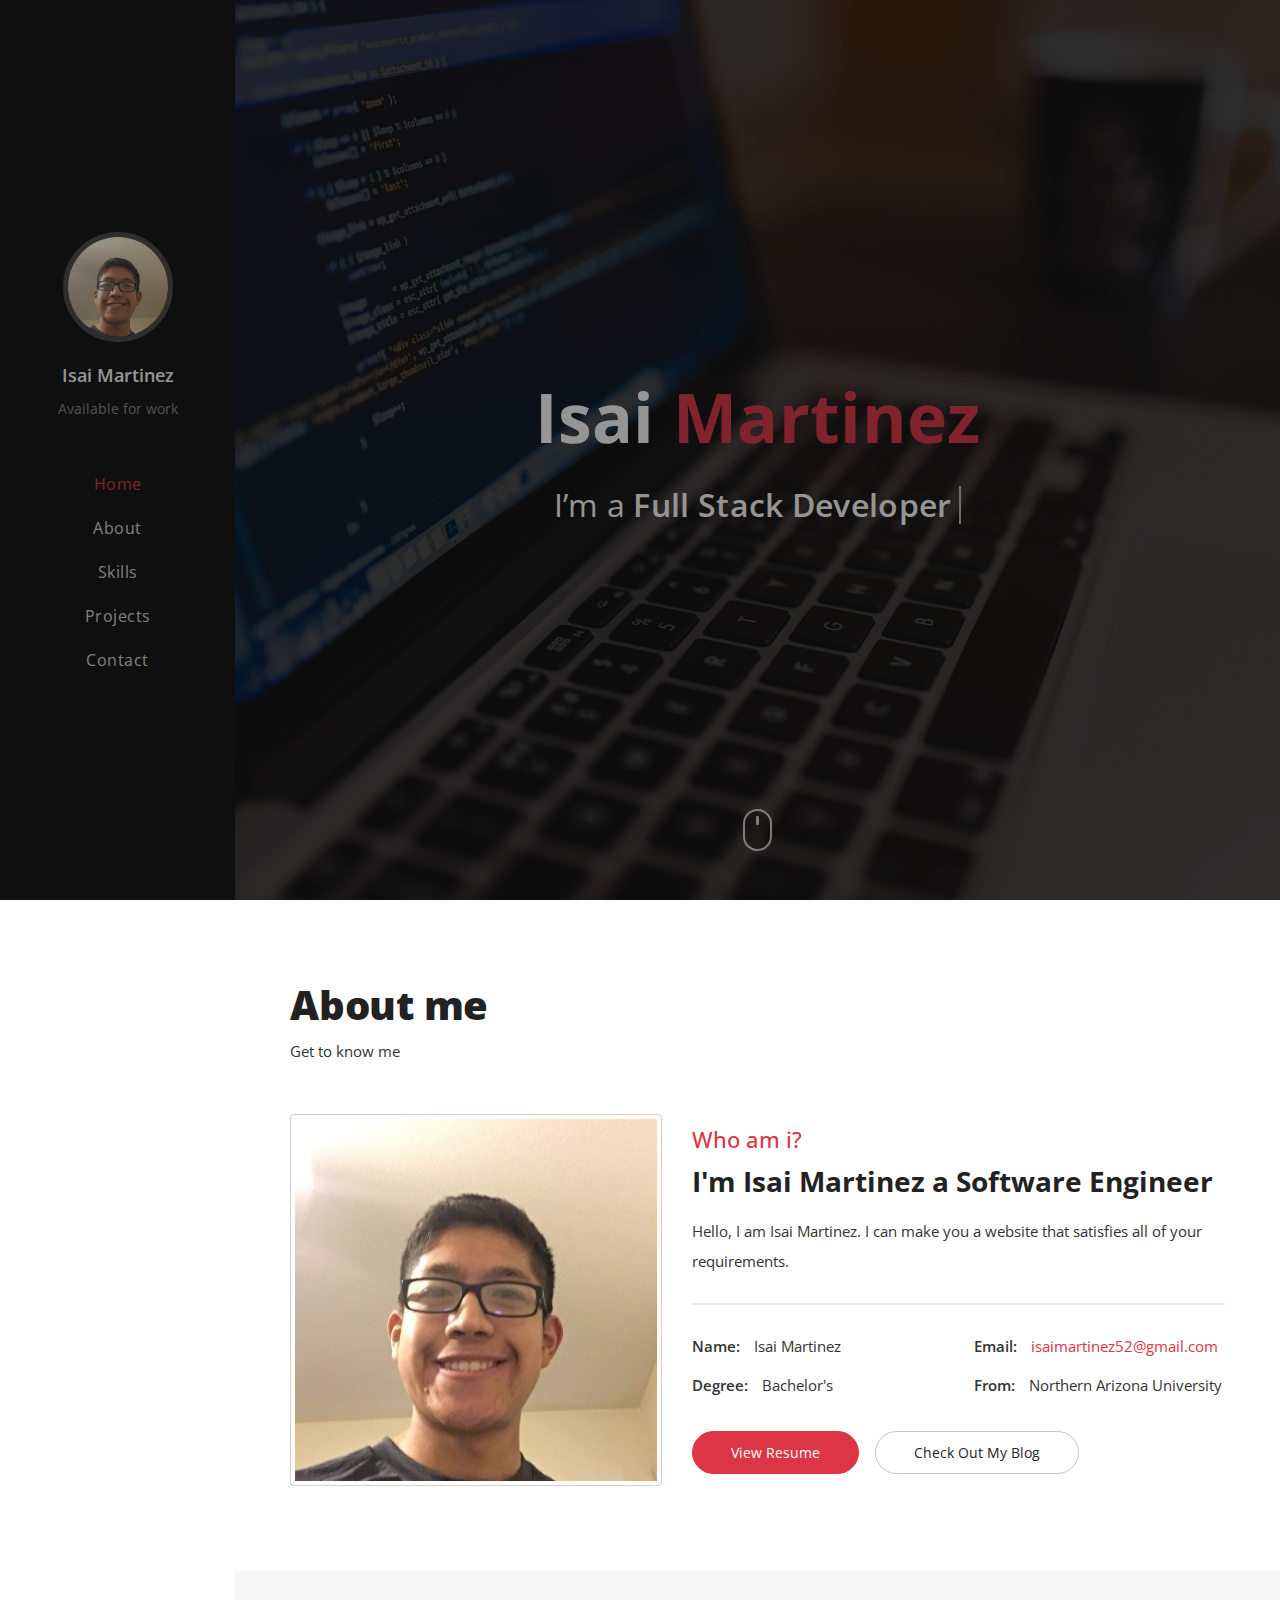
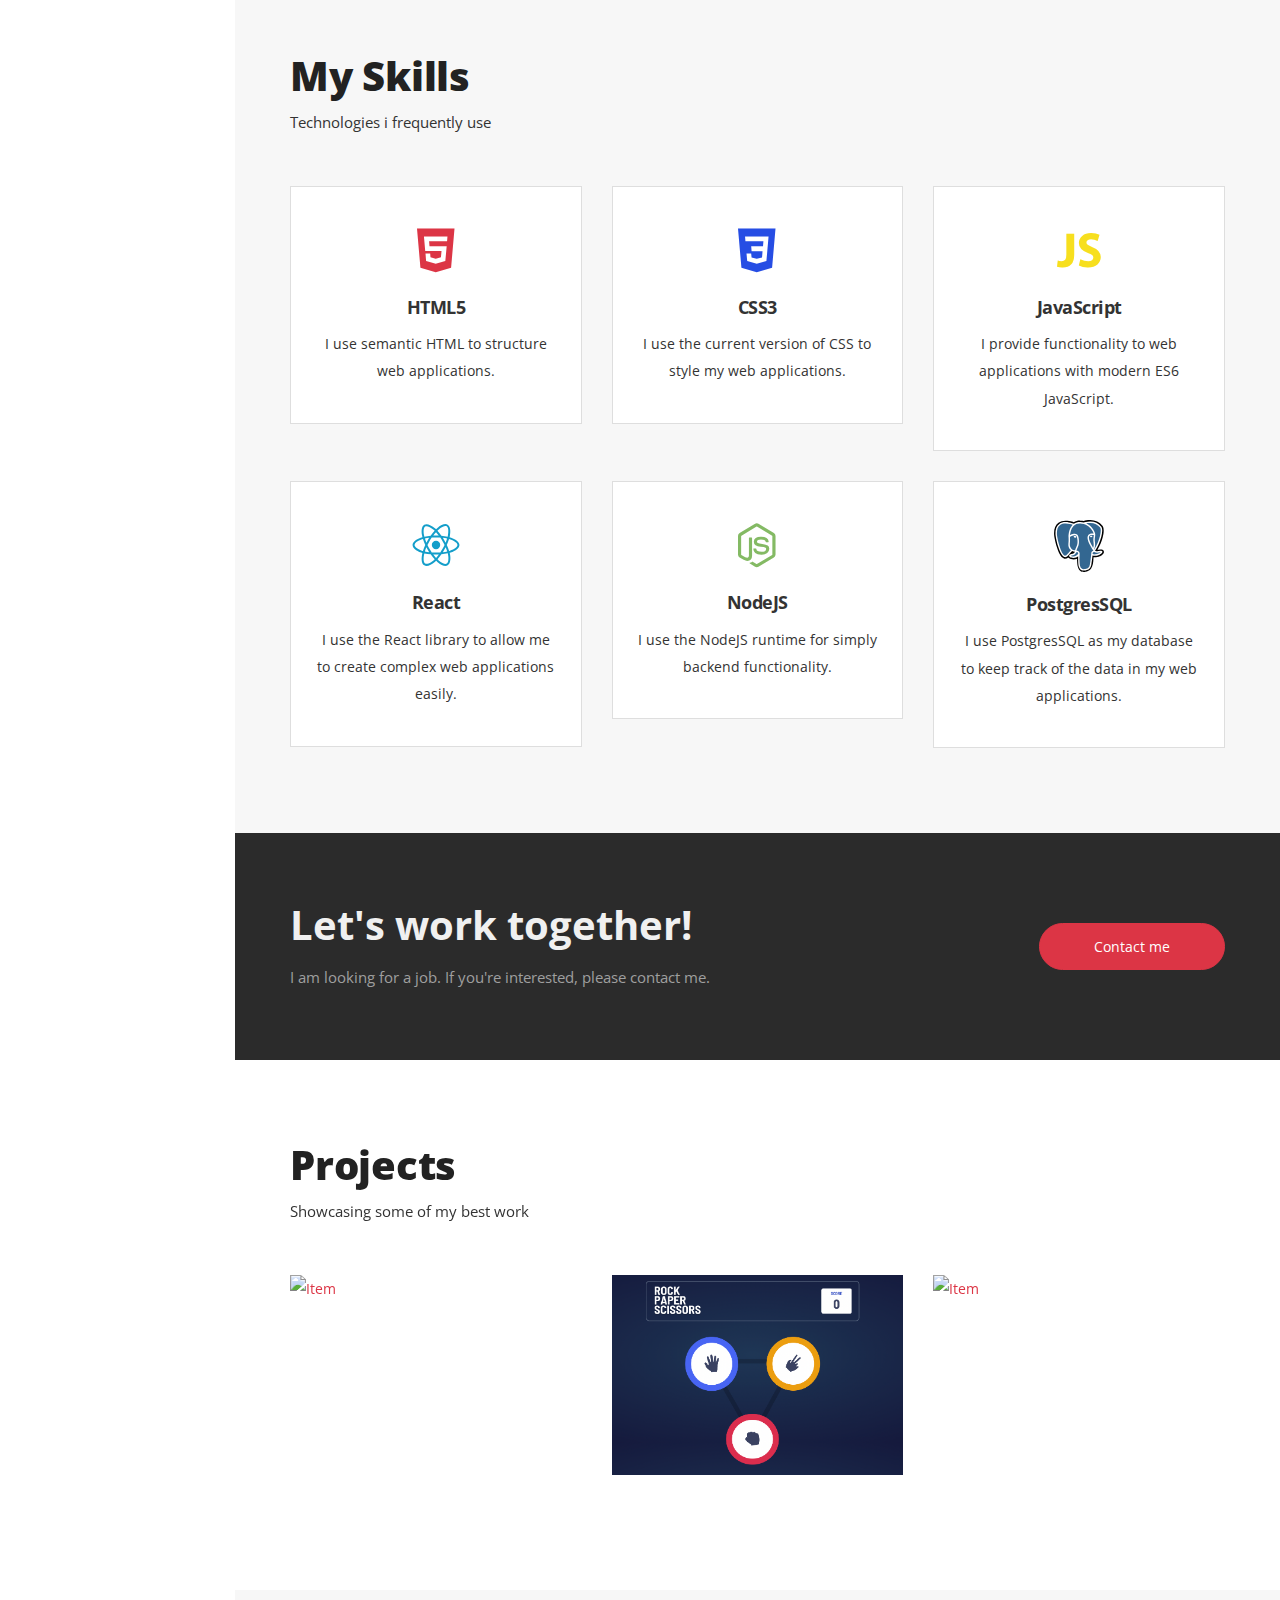
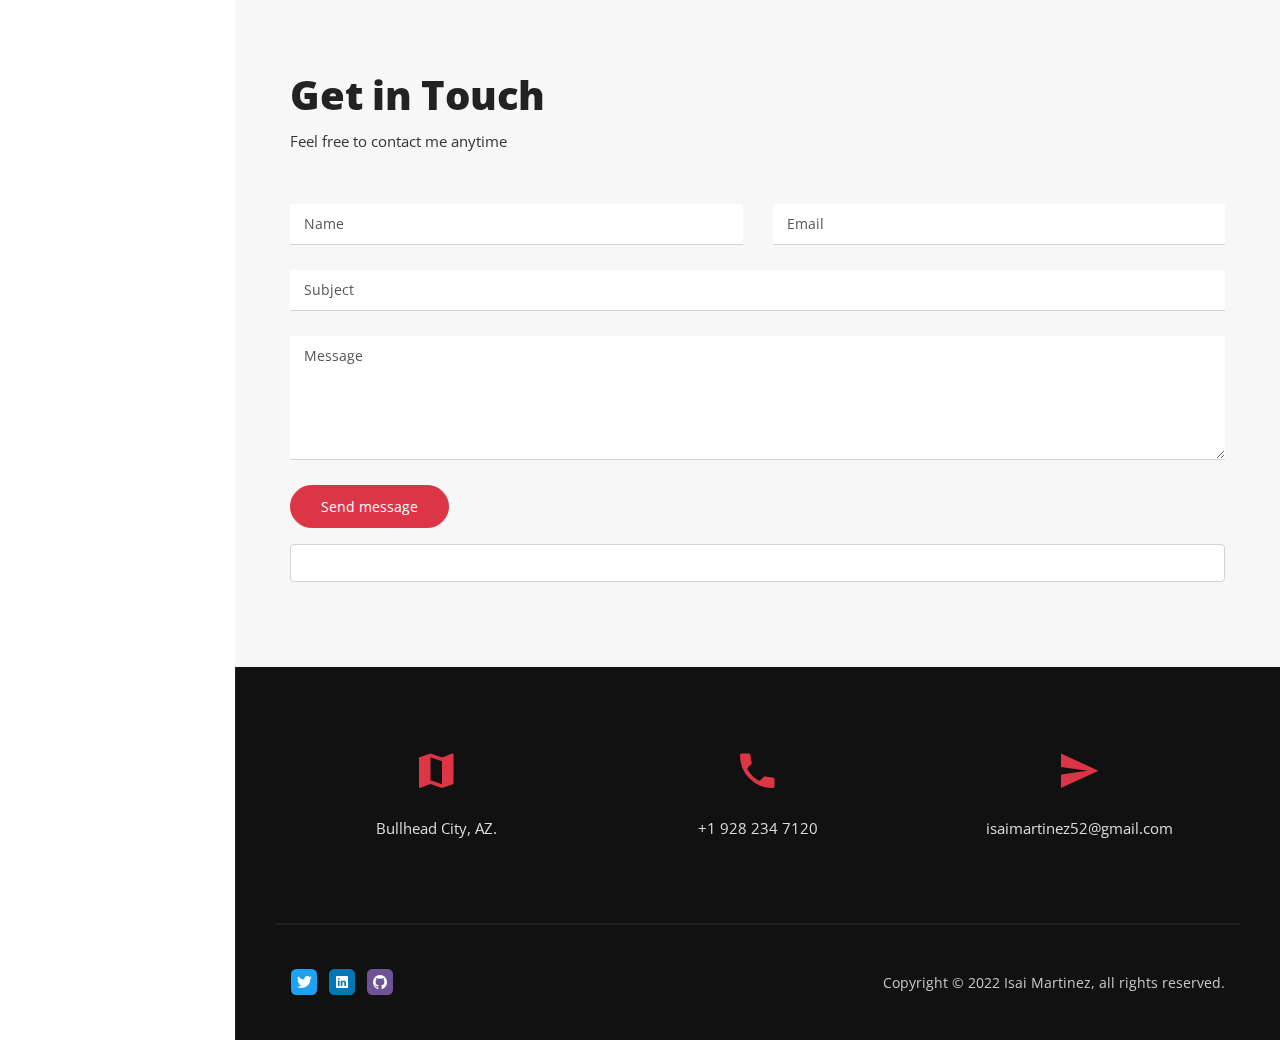
==== commit f758980f: "portfolio update" ====
--- a/template/index.html
+++ b/template/index.html
@@ -20,8 +20,18 @@
       sizes="180x180"
       href="img/favicons/apple-touch-icon.png"
     />
-    <link rel="icon" type="image/png" sizes="32x32" href="img/logo.png" />
-    <link rel="icon" type="image/png" sizes="16x16" href="img/logo.png" />
+    <link
+      rel="icon"
+      type="image/png"
+      sizes="32x32"
+      href="img/favicons/icon.png"
+    />
+    <link
+      rel="icon"
+      type="image/png"
+      sizes="16x16"
+      href="img/favicons/icon.png"
+    />
     <!-- Web fonts-->
     <link
       href="https://fonts.googleapis.com/css?family=Open+Sans:300,300i,400,400i,600,600i,700,700i,800,800i"
@@ -203,7 +213,7 @@
                   </address>
                   <a
                     class="btn content-download button-main button-scheme"
-                    href="https://drive.google.com/file/d/1888UA7KplLCTw-ZYgta-8H8SElCvPF4q/view?usp=sharing"
+                    href="https://drive.google.com/file/d/1194c9HT_5gYVTEIcf_5zC2r3BrUwbaqr/view?usp=sharing"
                     role="button"
                     >View Resume</a
                   ><a
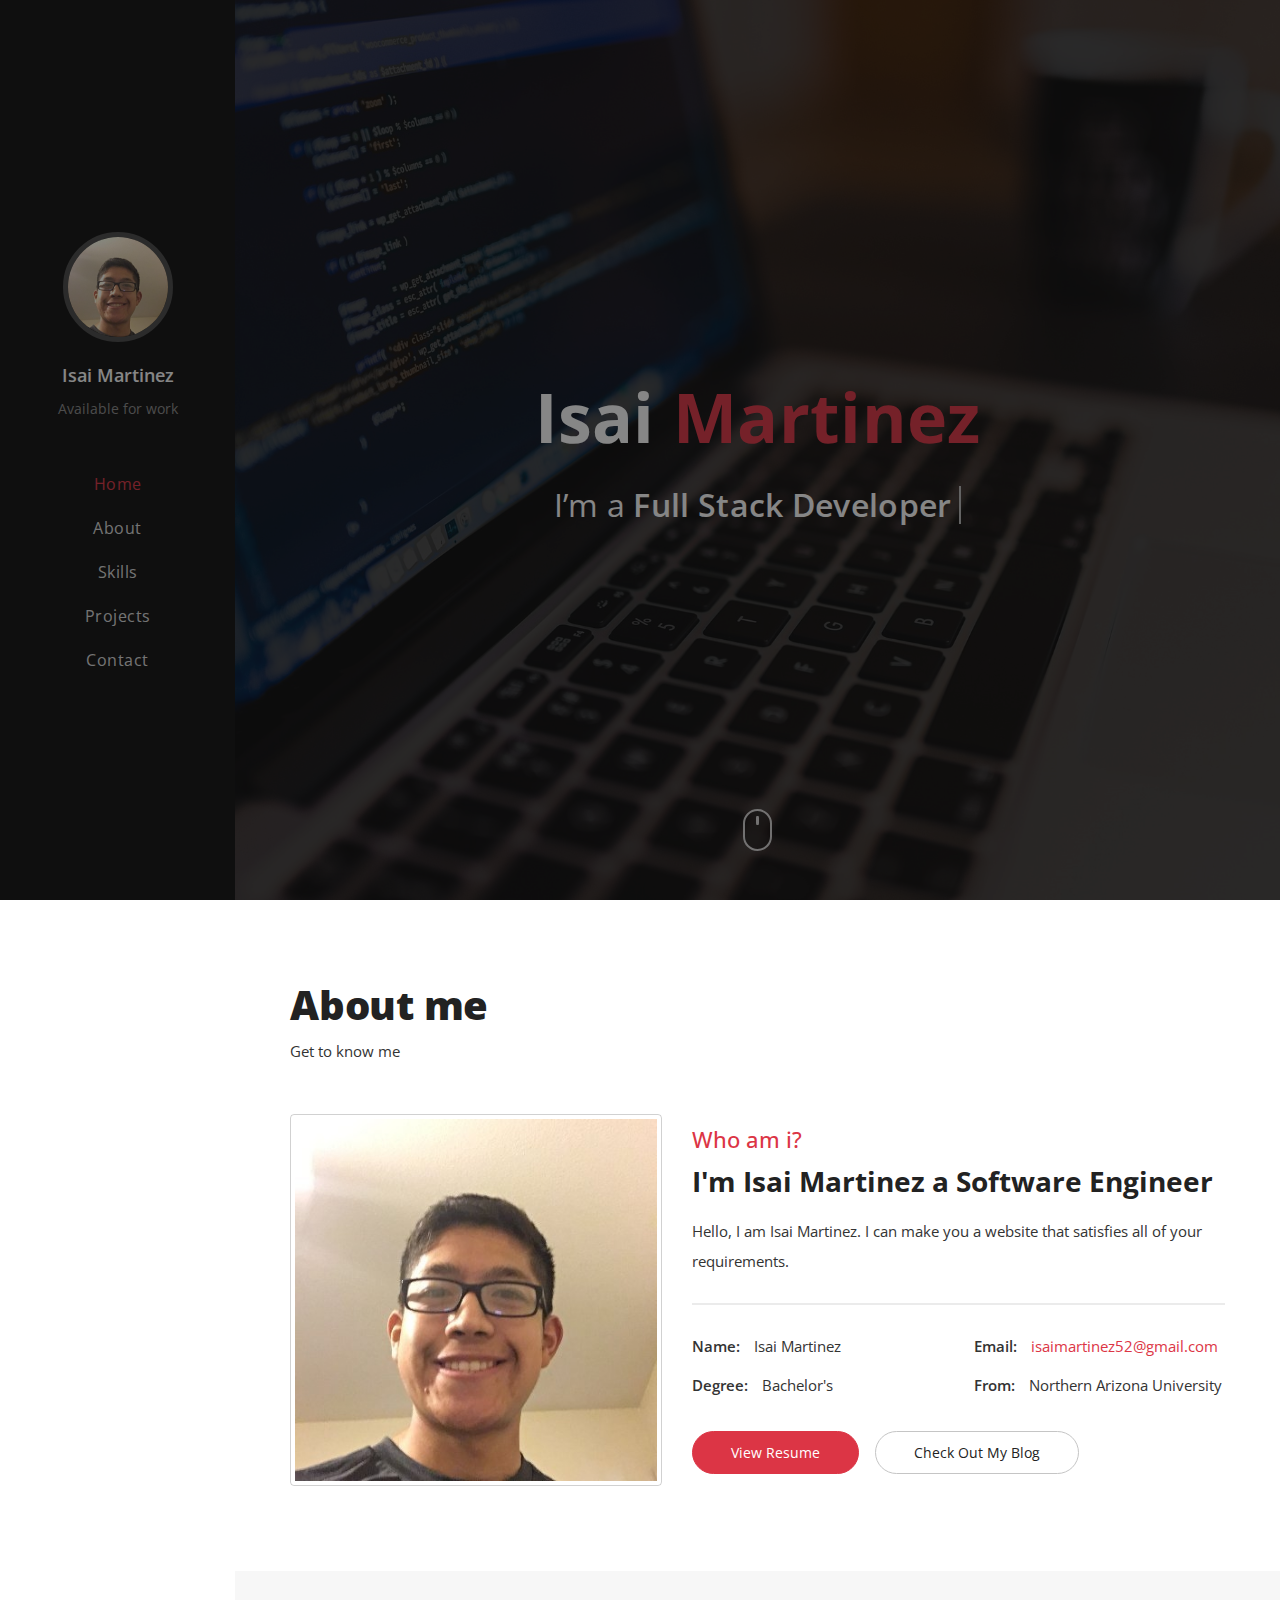
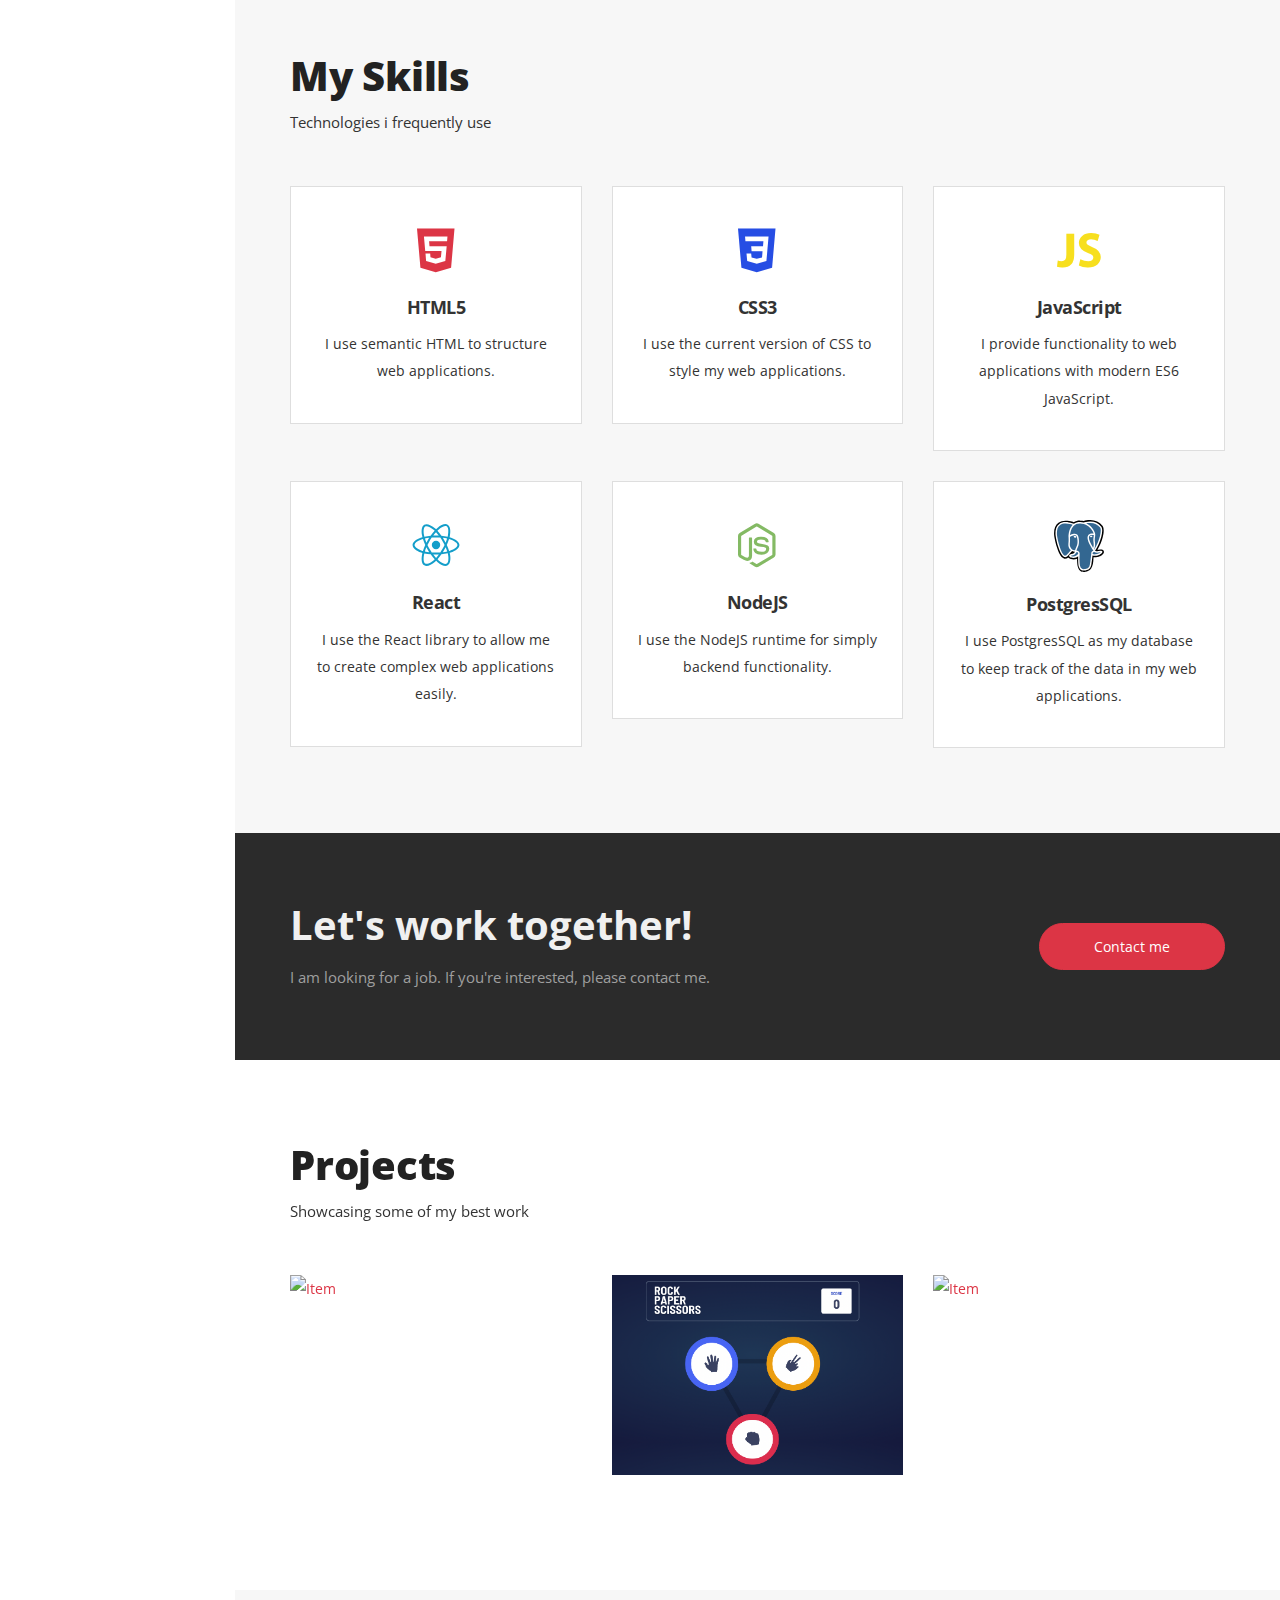
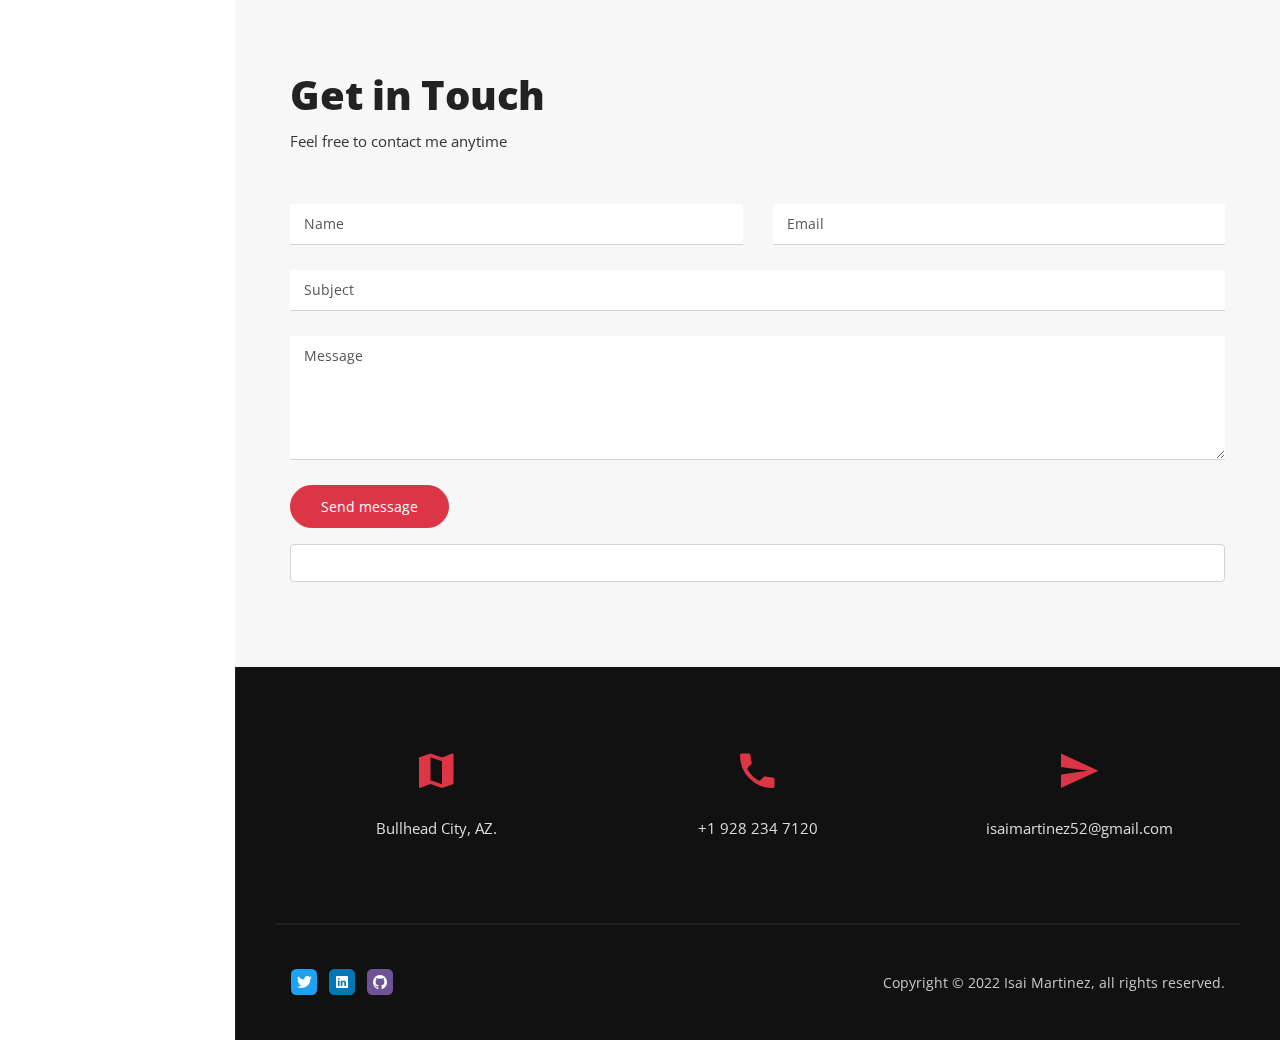
==== commit f0e1b1e3: "another update" ====
--- a/template/index.html
+++ b/template/index.html
@@ -48,8 +48,6 @@
     <link rel="stylesheet" href="css/main.css" />
     <!-- CSS Color scheme-->
     <link id="color-scheme" rel="stylesheet" href="css/colors/main-red.css" />
-    <!-- Custom CSS (Add your custom CSS styles to this file)-->
-    <link rel="stylesheet" href="css/custom.css" />
   </head>
 
   <body>
